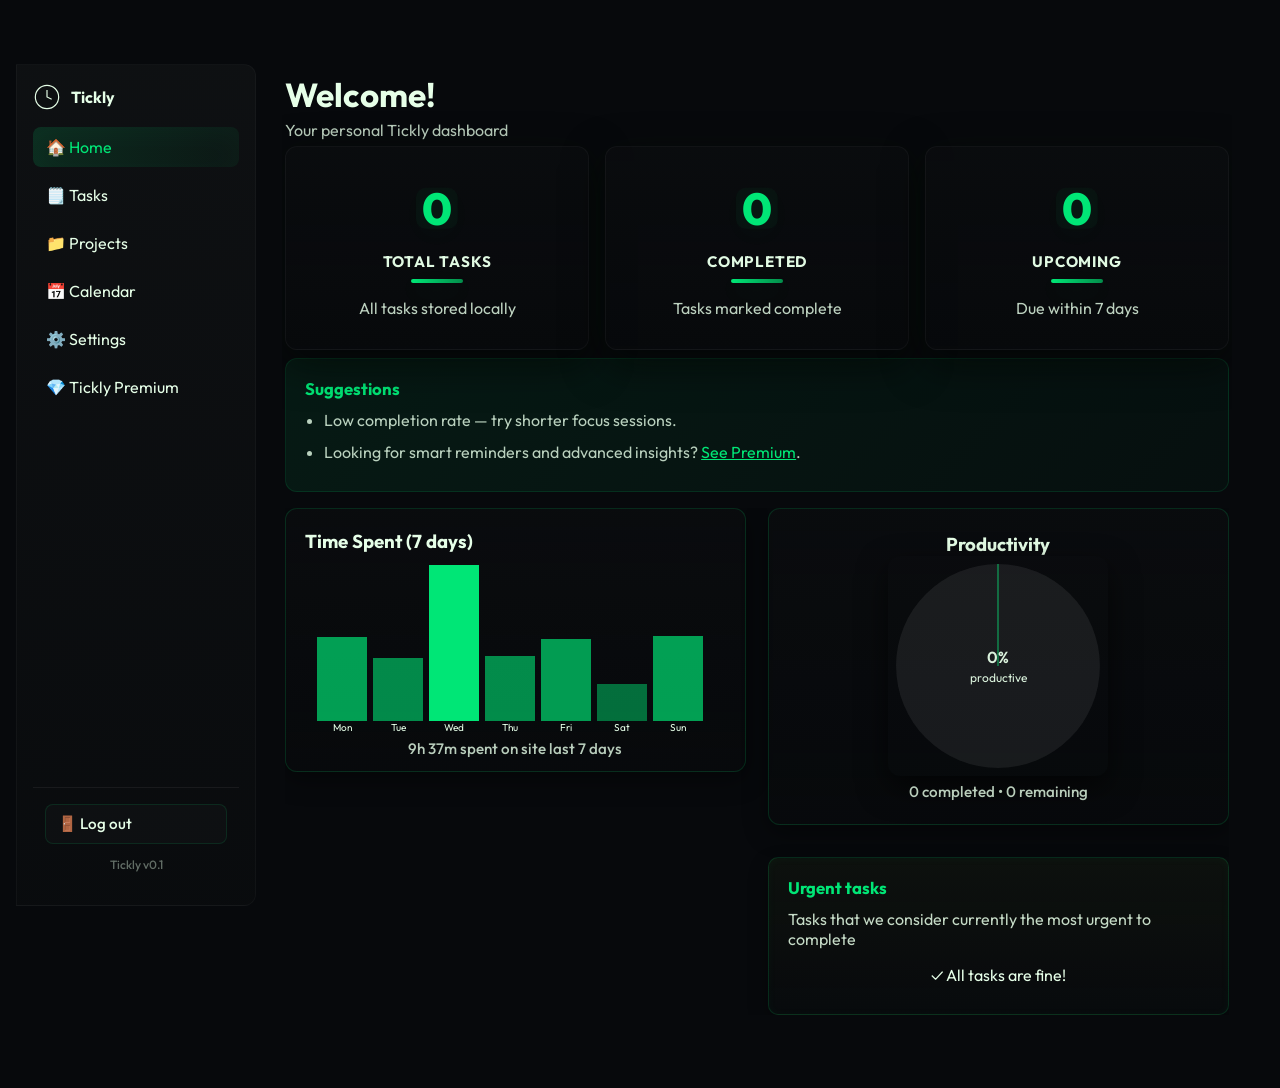
==== Assets/Tickly/dashboard.html @ a4e2dc32 "Add files via upload" ====
<!DOCTYPE html>
<html lang="en">
<head>
    <meta charset="utf-8">
    <meta name="viewport" content="width=device-width,initial-scale=1">
    <title>Tickly — Dashboard</title>
    <link rel="stylesheet" href="style.css">
</head>
<body>

    <main style="padding:2rem 1rem; display:flex; justify-content:center;">
        <div class="dashboard-container">
            <aside class="dashboard-sidebar" id="dashboard-sidebar">
                <div class="brand">
                    <svg width="28" height="28" viewBox="0 0 24 24" fill="none" stroke="currentColor"><circle cx="12" cy="12" r="10"></circle><path d="M12 6v6l4 2"></path></svg>
                    <strong>Tickly</strong>
                </div>
                <nav>
                    <a href="#home" class="active" data-section="home">🏠 Home</a>
                    <a href="#tasks" data-section="tasks">🗒️ Tasks</a>
                    <a href="#projects" data-section="projects">📁 Projects</a>
                    <a href="#calendar" data-section="calendar">📅 Calendar</a>
                    <a href="#settings" data-section="settings">⚙️ Settings</a>
                    <a href="#premium" data-section="premium">💎 Tickly Premium</a>
                </nav>
                <div style="margin-top:auto; padding:1rem 0.75rem; border-top:1px solid rgba(255,255,255,0.06);">
                    <button id="logout-btn" class="nav-link" style="width:100%; text-align:left; padding:0.6rem 0.75rem; margin-bottom:0.8rem; background:rgba(255,255,255,0.02); border-radius:8px; border:1px solid rgba(var(--accent-rgb),0.12); transition:all 0.2s;">
                        🚪 Log out
                    </button>
                    <div style="text-align:center; color:rgba(230,255,232,0.4); font-size:0.75rem; font-weight:500;">
                        Tickly v0.1
                    </div>
                </div>
            </aside>

            <div class="dashboard-content">
                <section class="dashboard-home" id="section-home" style="display:grid; gap:1.6rem;">
                    <div style="display:flex; justify-content:space-between; align-items:center; gap:1rem;">
                        <div>
                            <h1 id="home-title" style="margin:0 0 0.25rem 0;">Welcome</h1>
                            <p id="home-sub" style="margin:0;color:rgba(230,255,232,0.8);">Your personal Tickly dashboard</p>
                        </div>
                        <div style="display:flex; gap:0.75rem; align-items:center;">
                            <button id="sidebar-toggle" class="sidebar-toggle nav-link">☰</button>
                        </div>
                    </div>

                    <div class="dashboard-stats" style="display:flex; gap:1rem; flex-wrap:wrap;">
                        <div class="stat-card" style="flex:1; min-width:200px; max-width:360px;">
                            <div class="count" id="stat-total">0</div>
                            <div class="label">Total tasks</div>
                            <div class="meta">All tasks stored locally</div>
                        </div>
                        <div class="stat-card" style="flex:1; min-width:200px; max-width:360px;">
                            <div class="count" id="stat-completed">0</div>
                            <div class="label">Completed</div>
                            <div class="meta">Tasks marked complete</div>
                        </div>
                        <div class="stat-card" style="flex:1; min-width:200px; max-width:360px;">
                            <div class="count" id="stat-upcoming">0</div>
                            <div class="label">Upcoming</div>
                            <div class="meta">Due within 7 days</div>
                        </div>
                    </div>

                    <div id="home-suggestions" class="suggestions-card" style="background:linear-gradient(135deg, rgba(var(--accent-rgb),0.08), rgba(var(--accent-rgb),0.03)); border:1.5px solid rgba(var(--accent-rgb),0.12); border-radius:12px; padding:1.2rem; margin-top:0.9rem;">
                        <h3 style="margin:0 0 0.6rem 0; color:var(--accent); font-size:1.05rem;">Suggestions</h3>
                        <ul style="margin:0; padding-left:1.2rem; line-height:1.6; color:rgba(230,255,232,0.8);"></ul>
                    </div>

                    <div class="home-insights two-charts">
                        <div class="left-chart">
                            <div class="chart-card time-card">
                                <h3>Time Spent (7 days)</h3>
                                <canvas id="time-chart" style="width:100%;height:180px;display:block;"></canvas>
                                <div id="time-legend" class="chart-legend"></div>
                            </div>
                        </div>

                        <div class="right-chart">
                            <div class="chart-card big-donut">
                                <h3>Productivity</h3>
                                <div class="home-chart">
                                    <canvas id="productivity-chart" style="width:220px;height:220px;display:block;"></canvas>
                                </div>
                                <div id="chart-legend" class="chart-legend"></div>
                            </div>

                            <div class="urgent-card" style="margin-top:1rem;">
                                <h3>Urgent tasks</h3>
                                <div style="color:rgba(230,255,232,0.85); margin-bottom:0.4rem;">Tasks that we consider currently the most urgent to complete</div>
                                <div id="urgent-list" style="display:flex; flex-direction:column; gap:0.45rem;"></div>
                            </div>
                        </div>
                    </div>
                </section>

                <section id="section-tasks" style="display:none; padding-top:0.6rem;">
                    <div style="background:linear-gradient(135deg, rgba(var(--accent-rgb),0.08), rgba(var(--accent-rgb),0.03)); border:1.5px solid rgba(var(--accent-rgb),0.12); border-radius:12px; padding:1.2rem; margin-bottom:1.2rem;">
                        <h2 style="margin:0 0 0.5rem 0; color:var(--accent); font-size:1.4rem;">Welcome to the tasks section!</h2>
                        <p style="margin:0; color:rgba(230,255,232,0.8); line-height:1.6;">Here you can add your tasks and set their due dates. Track your progress and stay motivated!</p>
                    </div>

                    <div style="display:flex; gap:0.6rem; align-items:center; justify-content:space-between; flex-wrap:wrap; margin-bottom:0.8rem;">
                        <div style="display:flex; gap:0.6rem; align-items:center;">
                        </div>
                        <form id="task-add-form" style="display:flex; gap:0.6rem; align-items:center;">
                            <input id="task-title" required placeholder="New task title" style="padding:0.5rem 0.7rem; border-radius:8px; border:1px solid rgba(255,255,255,0.04); background:transparent; color:var(--text); min-width:220px;">
                            <input id="task-due" type="date" style="padding:0.5rem; border-radius:8px; border:1px solid rgba(255,255,255,0.04); background:transparent; color:var(--text);">
                            <button class="btn-primary" type="submit">Add Task</button>
                        </form>
                    </div>

                    <div>
                        <h3 style="margin:0 0 0.6rem 0;">Quick view</h3>
                        <div id="task-list" style="display:grid; gap:0.6rem;"></div>
                    </div>
                </section>

                <section id="section-projects" style="display:none; padding-top:0.6rem;">
                    <div class="calendar-header" style="display:flex; justify-content:space-between; align-items:center; gap:0.6rem; margin-bottom:0.8rem;">
                        <h2 style="margin:0; color:var(--accent);">Projects</h2>
                        <button id="new-project-btn" class="btn-primary">+ New project</button>
                    </div>
                    <div class="projects-controls" style="display:flex; gap:0.8rem; margin-bottom:0.8rem; flex-wrap:wrap;">
                        <div style="display:flex; align-items:center; gap:0.4rem;">
                            <label style="color:rgba(230,255,232,0.8); font-size:0.9rem;">Sort by:</label>
                            <select id="project-sort" style="background:var(--bg); border:1px solid rgba(var(--accent-rgb),0.16); color:var(--text); padding:0.4rem 0.6rem; border-radius:8px;">
                                <option value="az">A → Z</option>
                                <option value="za">Z → A</option>
                                <option value="tasks">Most tasks</option>
                                <option value="completed">Most completed</option>
                                <option value="recent">Recently created</option>
                            </select>
                        </div>
                        <div style="display:flex; align-items:center; gap:0.4rem; margin-top: 0.1rem;">
                            <label style="color:rgba(230,255,232,0.8); font-size:0.9rem;">Filter by:</label>
                            <select id="project-filter" style="background:var(--bg); border:1px solid rgba(var(--accent-rgb),0.16); color:var(--text); padding:0.4rem 0.6rem; border-radius:8px;">
                                <option value="all">All</option>
                                <option value="active">Active</option>
                                <option value="completed">Completed</option>
                                <option value="high">High activity</option>
                                <option value="low">Low activity</option>
                            </select>
                        </div>
                    </div>
                    <div id="projects-grid" class="projects-grid"></div>
                    <div id="project-detail" style="display:none;"></div>
                </section>

                <section id="section-calendar" style="display:none; padding-top:0.6rem;">
                    <div class="calendar-wrapper">
                        <div class="calendar-nav" style="display:flex; justify-content:space-between; align-items:center; margin-bottom:1.5rem;">
                            <button id="cal-prev" class="btn-secondary" style="padding:0.5rem 1rem;">‹ Prev</button>
                            <h2 id="cal-month-year" style="margin:0; color:var(--accent); font-size:1.8rem; font-weight:700;">January 2025</h2>
                            <button id="cal-next" class="btn-secondary" style="padding:0.5rem 1rem;">Next ›</button>
                        </div>

                        <div style="display:grid; grid-template-columns: 2fr 1fr; gap:1.5rem;">
                            <div class="calendar-container">
                                <div class="calendar-days-header" style="display:grid; grid-template-columns:repeat(7,1fr); gap:0.4rem; margin-bottom:0.6rem;">
                                    <div style="text-align:center; color:rgba(230,255,232,0.7); font-weight:600; font-size:0.85rem;">Sun</div>
                                    <div style="text-align:center; color:rgba(230,255,232,0.7); font-weight:600; font-size:0.85rem;">Mon</div>
                                    <div style="text-align:center; color:rgba(230,255,232,0.7); font-weight:600; font-size:0.85rem;">Tue</div>
                                    <div style="text-align:center; color:rgba(230,255,232,0.7); font-weight:600; font-size:0.85rem;">Wed</div>
                                    <div style="text-align:center; color:rgba(230,255,232,0.7); font-weight:600; font-size:0.85rem;">Thu</div>
                                    <div style="text-align:center; color:rgba(230,255,232,0.7); font-weight:600; font-size:0.85rem;">Fri</div>
                                    <div style="text-align:center; color:rgba(230,255,232,0.7); font-weight:600; font-size:0.85rem;">Sat</div>
                                </div>
                                <div id="calendar-grid" class="calendar-grid" style="display:grid; grid-template-columns:repeat(7,1fr); gap:0.4rem;">
                                </div>

                                <div class="calendar-legend" style="display:flex; gap:1.5rem; margin-top:1.5rem; padding:1rem; background:rgba(255,255,255,0.02); border-radius:10px; border:1px solid rgba(var(--accent-rgb),0.1);">
                                    <div style="display:flex; align-items:center; gap:0.4rem;">
                                        <div style="width:12px; height:12px; border-radius:50%; background:var(--accent); box-shadow:0 0 10px rgba(var(--accent-rgb),0.5);"></div>
                                        <span style="font-size:0.9rem; color:rgba(230,255,232,0.8);">Today</span>
                                    </div>
                                    <div style="display:flex; align-items:center; gap:0.4rem;">
                                        <div style="width:10px; height:10px; border-radius:50%; background:#4ade80;"></div>
                                        <span style="font-size:0.9rem; color:rgba(230,255,232,0.8);">Completed</span>
                                    </div>
                                    <div style="display:flex; align-items:center; gap:0.4rem;">
                                        <div style="width:10px; height:10px; border-radius:50%; background:#fbbf24;"></div>
                                        <span style="font-size:0.9rem; color:rgba(230,255,232,0.8);">Upcoming</span>
                                    </div>
                                    <div style="display:flex; align-items:center; gap:0.4rem;">
                                        <div style="width:10px; height:10px; border-radius:50%; background:#ef4444;"></div>
                                        <span style="font-size:0.9rem; color:rgba(230,255,232,0.8);">Overdue</span>
                                    </div>
                                </div>
                            </div>

                            <div class="calendar-day-tasks">
                                <div style="background:linear-gradient(135deg, rgba(var(--accent-rgb),0.08), rgba(var(--accent-rgb),0.03)); border:1.5px solid rgba(var(--accent-rgb),0.15); border-radius:12px; padding:1.2rem;">
                                    <h3 id="selected-day-title" style="margin:0 0 1rem 0; color:var(--accent); font-size:1.2rem;">Select a day</h3>
                                    
                                    <form id="quick-task-form" style="display:none; margin-bottom:1.2rem; padding:1rem; background:rgba(0,0,0,0.2); border-radius:8px; border:1px solid rgba(var(--accent-rgb),0.1);">
                                        <input type="text" id="quick-task-title" placeholder="Task title" required style="width:100%; margin-bottom:0.6rem; padding:0.5rem; background:rgba(255,255,255,0.02); border:1px solid rgba(var(--accent-rgb),0.15); border-radius:6px; color:var(--text);">
                                        <select id="quick-task-priority" style="width:100%; margin-bottom:0.6rem; padding:0.5rem; background:var(--bg); border:1px solid rgba(var(--accent-rgb),0.15); border-radius:6px; color:var(--text);">
                                            <option value="low">Low priority</option>
                                            <option value="medium">Medium priority</option>
                                            <option value="high">High priority</option>
                                        </select>
                                        <button type="submit" class="btn-primary" style="width:100%; padding:0.5rem;">Add task</button>
                                    </form>

                                    <div id="day-tasks-list" style="display:flex; flex-direction:column; gap:0.6rem;">
                                        <div style="color:rgba(230,255,232,0.6); text-align:center; padding:2rem 1rem;">
                                            Click a day to view tasks
                                        </div>
                                    </div>
                                </div>
                            </div>
                        </div>
                    </div>
                </section>



                <section id="section-settings" style="display:none; padding-top:0.6rem;">
                    <h2 style="margin:0 0 1.2rem 0; color:var(--accent);">Settings</h2>
                    
                    <div style="background:rgba(255,255,255,0.02); border:1px solid rgba(var(--accent-rgb),0.12); border-radius:12px; padding:1.2rem; margin-bottom:1rem;">
                        <h3 style="margin:0 0 0.8rem 0; color:var(--accent); font-size:1.1rem;">Premium status</h3>
                        <div id="premium-status-display"></div>
                    </div>
                    
                    <div style="background:rgba(255,255,255,0.02); border:1px solid rgba(var(--accent-rgb),0.12); border-radius:12px; padding:1.2rem; margin-bottom:1rem;">
                        <h3 style="margin:0 0 0.8rem 0; color:var(--accent); font-size:1.1rem;">Theme</h3>
                        <p style="color:rgba(230,255,232,0.7); margin:0 0 0.8rem 0; font-size:0.9rem;">⭐ Premium feature</p>
                        <select id="theme-selector" style="width:100%; padding:0.6rem; background:var(--bg); border:1px solid rgba(var(--accent-rgb),0.16); color:var(--text); border-radius:8px;" disabled>
                            <option value="dark">Dark (Default)</option>
                            <option value="midnight">Midnight Blue</option>
                            <option value="forest">Forest Green</option>
                            <option value="sunset">Sunset Orange</option>
                        </select>
                        <p style="color:rgba(230,255,232,0.6); margin:0.5rem 0 0 0; font-size:0.85rem;">Unlock custom themes with Premium</p>
                    </div>
                    
                    <div style="background:rgba(255,255,255,0.02); border:1px solid rgba(var(--accent-rgb),0.12); border-radius:12px; padding:1.2rem;">
                        <h3 style="margin:0 0 0.8rem 0; color:var(--accent); font-size:1.1rem;">Account</h3>
                        <div id="account-info-display" style="color:rgba(230,255,232,0.8);"></div>
                    </div>
                </section>



                <section id="section-premium" style="display:none; padding-top:0.6rem;">
                    <div class="premium-wrapper">
                        <h1 class="premium-main-title">Tickly premium</h1>

                        <div class="premium-cards">
                            <div class="premium-plan-card">
                                <h3>Monthly</h3>
                                <div class="premium-plan-price">$5<span>/month</span></div>
                                <ul class="premium-plan-features">
                                    <li>More features like unlimited projects</li>
                                    <li>Custom themes</li>
                                    <li>Smart reminders</li>
                                    <li>Cancel anytime</li>
                                </ul>
                                <button class="btn-primary premium-plan-btn" onclick="showPremiumPaymentModal('monthly', false)">Get monthly</button>
                                <button class="btn-secondary" onclick="showPremiumPaymentModal('monthly', true)" style="margin-top:0.5rem; width:100%; text-align:center;">7-day free trial</button>
                            </div>

                            <div class="premium-plan-card premium-plan-card--featured">
                                <div class="premium-best-badge">Best value</div>
                                <h3>Yearly</h3>
                                <div class="premium-plan-price">$40<span>/year</span></div>
                                <ul class="premium-plan-features">
                                    <li>Everything in Monthly</li>
                                    <li>Save 33%</li>
                                    <li>Priority support</li>
                                    <li>Annual renewal</li>
                                </ul>
                                <button class="btn-primary premium-plan-btn" onclick="showPremiumPaymentModal('yearly', false)">Get yearly</button>
                                <button class="btn-secondary" onclick="showPremiumPaymentModal('yearly', true)" style="margin-top:0.5rem; width:100%; text-align:center;">7-day free trial</button>
                            </div>
                        </div>

                        <div class="premium-faq-section">
                            <h2 class="premium-faq-heading">FAQ</h2>
                            <div class="premium-faq-list">
                                <div class="premium-faq-item">
                                    <div class="premium-faq-question">Can I cancel anytime?</div>
                                    <div class="premium-faq-answer">Yes, you can cancel your subscription at any time. Monthly cancels immediately, yearly at renewal.</div>
                                </div>
                                <div class="premium-faq-item">
                                    <div class="premium-faq-question">Is my data safe?</div>
                                    <div class="premium-faq-answer">Your data is stored locally on your device. Premium features don't require cloud sync.</div>
                                </div>
                                <div class="premium-faq-item">
                                    <div class="premium-faq-question">Do you offer a trial?</div>
                                    <div class="premium-faq-answer">Yes, both plans come with a 7-day free trial. No credit card required.</div>
                                </div>
                                <div class="premium-faq-item">
                                    <div class="premium-faq-question">What payment methods do you accept?</div>
                                    <div class="premium-faq-answer">We accept all major credit cards, PayPal, and Apple Pay.</div>
                                </div>
                            </div>
                        </div>
                    </div>
                </section>
                
            </div>
        </div>
    </main>

    <script src="scripts.js"></script>
    <script>
        function checkUserPremium() {
            const sessRaw = sessionStorage.getItem('tickly_session');
            if (!sessRaw) return false;
            try {
                const sess = JSON.parse(sessRaw);
                const email = sess.email;
                if (!email) return false;
                if (email.endsWith('_D_BBf') || email.endsWith('_PREM')) {
                    if (email.endsWith('_D_BBf')) {
                        const user = JSON.parse(localStorage.getItem('tickly_user') || '{}');
                        if (user && user.email === email && user.premiumActivated) {
                            const now = Date.now();
                            const sevenDays = 7 * 24 * 60 * 60 * 1000;
                            if (now - user.premiumActivated > sevenDays) {
                                return false;
                            }
                        }
                    }
                    return true;
                }
                return false;
            } catch { return false; }
        }
        
        function getPremiumDaysLeft() {
            const sessRaw = sessionStorage.getItem('tickly_session');
            if (!sessRaw) return 0;
            try {
                const sess = JSON.parse(sessRaw);
                const email = sess.email;
                if (!email || !email.endsWith('_D_BBf')) return -1;
                const user = JSON.parse(localStorage.getItem('tickly_user') || '{}');
                if (user && user.email === email && user.premiumActivated) {
                    const now = Date.now();
                    const sevenDays = 7 * 24 * 60 * 60 * 1000;
                    const timeLeft = sevenDays - (now - user.premiumActivated);
                    return Math.max(0, Math.ceil(timeLeft / (24 * 60 * 60 * 1000)));
                }
                return 0;
            } catch { return 0; }
        }
        
        function activatePremiumTrial() {
            const sessRaw = sessionStorage.getItem('tickly_session');
            console.log('Trial activation - sessRaw:', sessRaw);
            if (!sessRaw) {
                console.log('No session found');
                return false;
            }
            try {
                const sess = JSON.parse(sessRaw);
                const oldEmail = sess.email;
                console.log('Trial activation - oldEmail:', oldEmail);
                if (!oldEmail) {
                    console.log('No email in session');
                    return false;
                }
                if (oldEmail.endsWith('_D_BBf') || oldEmail.endsWith('_PREM')) {
                    console.log('User already has premium');
                    alert('You already have premium!');
                    return false;
                }
                const newEmail = oldEmail + '_D_BBf';
                console.log('Trial activation - newEmail:', newEmail);
                const user = JSON.parse(localStorage.getItem('tickly_user') || '{}');
                console.log('Trial activation - user:', user);
                if (!user || !user.email) {
                    console.log('User not found in localStorage');
                    return false;
                }
                if (user.email !== oldEmail) {
                    console.log('User email mismatch:', user.email, 'vs', oldEmail);
                    return false;
                }
                // Update user
                user.email = newEmail;
                user.premiumActivated = Date.now();
                console.log('Trial activation - updated user:', user);
                localStorage.setItem('tickly_user', JSON.stringify(user));
                sess.email = newEmail;
                sessionStorage.setItem('tickly_session', JSON.stringify(sess));
                console.log('Trial activation - SUCCESS, new session:', JSON.stringify(sess));
                return true;
            } catch (e) { 
                console.error('Trial activation error:', e);
                return false; 
            }
        }
        
        function activateFullPremium() {
            const sessRaw = sessionStorage.getItem('tickly_session');
            console.log('Full premium activation - sessRaw:', sessRaw);
            if (!sessRaw) return false;
            try {
                const sess = JSON.parse(sessRaw);
                const oldEmail = sess.email;
                console.log('Full premium - oldEmail:', oldEmail);
                if (!oldEmail) return false;
                const baseEmail = oldEmail.replace('_D_BBf', '').replace('_PREM', '');
                const newEmail = baseEmail + '_PREM';
                console.log('Full premium - baseEmail:', baseEmail, 'newEmail:', newEmail);
                const user = JSON.parse(localStorage.getItem('tickly_user') || '{}');
                if (!user || !user.email) {
                    console.log('User not found');
                    return false;
                }
                user.email = newEmail;
                user.premiumActivated = Date.now();
                console.log('Full premium - updated user:', user);
                localStorage.setItem('tickly_user', JSON.stringify(user));
                sess.email = newEmail;
                sessionStorage.setItem('tickly_session', JSON.stringify(sess));
                console.log('Full premium - SUCCESS');
                return true;
            } catch (e) { 
                console.error('Full premium error:', e);
                return false; 
            }
        }
        
        function showPremiumPaymentModal(plan, isTrial) {
            const overlay = document.createElement('div');
            overlay.className = 'popup';
            const modal = document.createElement('div');
            modal.className = 'log-in-popup';
            modal.style.maxWidth = '500px';
            modal.style.height = 'auto';
            
            const planName = plan === 'monthly' ? 'Monthly' : 'Yearly';
            const price = plan === 'monthly' ? '$5/month' : '$40/year';
            
            if (isTrial) {
                modal.innerHTML = `
                    <h1>Start 7-day free trial</h1>
                    <p style="color:rgba(230,255,232,0.9); line-height:1.6; margin-bottom:1rem;">Get full access to Tickly Premium for 7 days, completely free. No credit card required!</p>
                    <div style="background:rgba(var(--accent-rgb),0.08); border:1px solid rgba(var(--accent-rgb),0.2); border-radius:10px; padding:1rem; margin-bottom:1rem;">
                        <strong style="color:var(--accent);">Premium features include:</strong>
                        <ul style="margin:0.5rem 0 0 1.2rem; color:rgba(230,255,232,0.85); line-height:1.8;">
                            <li>Unlimited projects</li>
                            <li>Custom themes</li>
                            <li>Smart reminders</li>
                            <li>Advanced analytics</li>
                            <li>Priority support</li>
                        </ul>
                    </div>
                    <div style="display:flex; gap:0.6rem; justify-content:flex-end;">
                        <button type="button" class="btn-secondary" id="trial-cancel">Cancel</button>
                        <button type="button" class="btn-primary" id="trial-activate">Activate trial</button>
                    </div>`;
            } else {
                modal.innerHTML = `
                    <h1>Purchase ${planName} plan</h1>
                    <p style="color:rgba(230,255,232,0.9); margin-bottom:1rem;">Complete your purchase for <strong style="color:var(--accent);">${price}</strong></p>
                    <form id="payment-form" style="overflow:hidden;">
                        <label style="color:rgba(230,255,232,0.9); font-size:0.9rem; display:block; margin-bottom:0.3rem;">Card number</label>
                        <input type="text" placeholder="1234 5678 9012 3456" maxlength="19" required style="width:100%; margin-bottom:0.8rem; box-sizing:border-box;">
                        
                        <div style="display:grid; grid-template-columns:1fr 1fr; gap:0.8rem; margin-bottom:0.8rem;">
                            <div style="min-width:0;">
                                <label style="color:rgba(230,255,232,0.9); font-size:0.9rem; display:block; margin-bottom:0.3rem;">Expiry</label>
                                <input type="text" placeholder="MM/YY" maxlength="5" required style="width:100%; box-sizing:border-box;">
                            </div>
                            <div style="min-width:0;">
                                <label style="color:rgba(230,255,232,0.9); font-size:0.9rem; display:block; margin-bottom:0.3rem;">CVV</label>
                                <input type="text" placeholder="123" maxlength="3" required style="width:100%; box-sizing:border-box;">
                            </div>
                        </div>
                        
                        <label style="color:rgba(230,255,232,0.9); font-size:0.9rem; display:block; margin-bottom:0.3rem;">Billing address</label>
                        <input type="text" placeholder="Street address" required style="width:100%; margin-bottom:0.8rem; box-sizing:border-box;">
                        
                        <div style="display:flex; gap:0.6rem; justify-content:flex-end; margin-top:1rem;">
                            <button type="button" class="btn-secondary" id="payment-cancel">Cancel</button>
                            <button type="submit" class="btn-primary">Complete purchase</button>
                        </div>
                    </form>`;
            }
            
            overlay.appendChild(modal);
            document.body.appendChild(overlay);
            
            function close() { document.body.removeChild(overlay); }
            
            if (isTrial) {
                modal.querySelector('#trial-cancel').addEventListener('click', close);
                modal.querySelector('#trial-activate').addEventListener('click', () => {
                    if (activatePremiumTrial()) {
                        close();
                        showCongratulationsPopup();
                        if (window.updatePremiumStatus) window.updatePremiumStatus();
                    } else {
                        alert('Error activating trial. Please try again.');
                    }
                });
            } else {
                modal.querySelector('#payment-cancel').addEventListener('click', close);
                modal.querySelector('#payment-form').addEventListener('submit', (ev) => {
                    ev.preventDefault();
                    if (activateFullPremium()) {
                        close();
                        alert('🎉 Payment successful! Premium activated.');
                        if (window.updatePremiumStatus) window.updatePremiumStatus();
                    } else {
                        alert('Payment processed! Premium activated.');
                        close();
                    }
                });
            }
        }
        
        function showCongratulationsPopup() {
            const overlay = document.createElement('div');
            overlay.className = 'popup';
            const modal = document.createElement('div');
            modal.className = 'log-in-popup';
            modal.style.maxWidth = '500px';
            modal.style.maxHeight = '85vh';
            modal.style.overflowY = 'auto';
            modal.style.textAlign = 'center';
            modal.style.animation = 'fadeIn 0.3s ease-out';
            
            modal.innerHTML = `
                <div style="font-size:4rem; margin-bottom:1rem; animation: bounce 0.6s ease-out;">\ud83c\udf89</div>
                <h1 style="color:var(--accent); margin-bottom:0.8rem;">Congratulations!</h1>
                <p style="color:rgba(230,255,232,0.9); line-height:1.6; margin-bottom:1rem; font-size:1.1rem;">Your 7-day Premium trial has been activated!</p>
                <div style="background:rgba(var(--accent-rgb),0.08); border:1px solid rgba(var(--accent-rgb),0.2); border-radius:10px; padding:1.2rem; margin-bottom:1.5rem; text-align:left;">
                    <strong style="color:var(--accent); display:block; margin-bottom:0.8rem;">\u2728 You now have access to:</strong>
                    <ul style="margin:0 0 0 1.5rem; color:rgba(230,255,232,0.85); line-height:1.9;">
                        <li><strong>Unlimited projects</strong> \u2014 create as many as you need</li>
                        <li><strong>Custom themes</strong> \u2014 personalize your experience</li>
                        <li><strong>Smart reminders</strong> \u2014 never miss a deadline</li>
                        <li><strong>Advanced analytics</strong> \u2014 track your productivity</li>
                        <li><strong>Priority support</strong> \u2014 get help when you need it</li>
                    </ul>
                </div>
                <p style="color:rgba(230,255,232,0.7); font-size:0.9rem; margin-bottom:1.5rem;">Trial ends in <strong style="color:var(--accent);">7 days</strong>. Enjoy your premium experience! \ud83d\ude80</p>
                <button class=\"btn-primary\" id=\"congrats-close\" style=\"width:100%; padding:0.8rem;\">Start exploring Premium</button>
            `;
            
            overlay.appendChild(modal);
            document.body.appendChild(overlay);
            
            modal.querySelector('#congrats-close').addEventListener('click', () => {
                document.body.removeChild(overlay);
            });
            
            const style = document.createElement('style');
            style.textContent = `
                @keyframes bounce {
                    0%, 100% { transform: translateY(0); }
                    25% { transform: translateY(-20px); }
                    50% { transform: translateY(-10px); }
                    75% { transform: translateY(-15px); }
                }
                @keyframes fadeIn {
                    from { opacity: 0; transform: scale(0.9); }
                    to { opacity: 1; transform: scale(1); }
                }
            `;
            document.head.appendChild(style);
        }
        
        function updatePremiumStatus() {
            console.log('updatePremiumStatus called');
            const display = document.getElementById('premium-status-display');
            const hasPremium = checkUserPremium();
            const daysLeft = getPremiumDaysLeft();
            console.log('Has premium:', hasPremium, 'Days left:', daysLeft);
            
            if (display) {
                if (hasPremium) {
                    if (daysLeft >= 0) {
                        display.innerHTML = `
                            <div style="color:var(--accent); font-weight:600; margin-bottom:0.4rem;">✓ Premium trial active</div>
                            <div style="color:rgba(230,255,232,0.8);">Days remaining: <strong>${daysLeft}</strong></div>
                            <div style="color:rgba(230,255,232,0.7); font-size:0.85rem; margin-top:0.4rem;">Upgrade to full Premium to keep all features after trial ends.</div>`;
                    } else {
                        display.innerHTML = `
                            <div style="color:var(--accent); font-weight:600; margin-bottom:0.4rem;">✓ Premium active</div>
                            <div style="color:rgba(230,255,232,0.8);">Status: <strong>Active</strong></div>
                            <div style="color:rgba(230,255,232,0.7); font-size:0.85rem; margin-top:0.4rem;">Thank you for supporting Tickly!</div>`;
                    }
                } else {
                    display.innerHTML = `
                        <div style="color:rgba(230,255,232,0.7); margin-bottom:0.4rem;">No active premium subscription</div>
                        <a href="#premium" onclick="activate('premium')" style="color:var(--accent); text-decoration:underline;">Upgrade to Premium</a>`;
                }
            }
            
            const accountDisplay = document.getElementById('account-info-display');
            if (accountDisplay) {
                const sessRaw = sessionStorage.getItem('tickly_session');
                console.log('Session raw:', sessRaw);
                if (sessRaw) {
                    try {
                        const sess = JSON.parse(sessRaw);
                        const email = sess.email || 'Unknown';
                        console.log('Parsed email:', email);
                        accountDisplay.innerHTML = `
                            <div style="margin-bottom:0.5rem;"><strong>Email:</strong> ${email}</div>
                            <div style="font-size:0.85rem; color:rgba(230,255,232,0.6);">Your Tickly account identifier</div>`;
                    } catch (e) {
                        console.error('Error parsing session:', e);
                        accountDisplay.innerHTML = '<div>Error loading account info</div>';
                    }
                } else {
                    accountDisplay.innerHTML = '<div>Not logged in</div>';
                }
            }
            
            const themeSelector = document.getElementById('theme-selector');
            if (themeSelector) {
                themeSelector.disabled = !hasPremium;
            }
        }
        
        window.updatePremiumStatus = updatePremiumStatus;
    
        document.addEventListener('DOMContentLoaded', () => {
            const savedTheme = localStorage.getItem('tickly_theme') || 'dark';
            if (savedTheme !== 'dark') {
                document.body.setAttribute('data-theme', savedTheme);
            }
            
            const themeSelector = document.getElementById('theme-selector');
            if (themeSelector) {
                themeSelector.value = savedTheme;
                themeSelector.addEventListener('change', (e) => {
                    const theme = e.target.value;
                    if (theme === 'dark') {
                        document.body.removeAttribute('data-theme');
                    } else {
                        document.body.setAttribute('data-theme', theme);
                    }
                    localStorage.setItem('tickly_theme', theme);
                });
            }
            
            const sessRaw = sessionStorage.getItem('tickly_session');
            const userRaw = localStorage.getItem('tickly_user');
            let name = '';
            if (userRaw) {
                try { name = JSON.parse(userRaw).name || JSON.parse(userRaw).email || ''; } catch (e) { name = ''; }
            }

            const title = document.getElementById('home-title');
            if (name) title.textContent = 'Welcome, ' + name + '!';
            else title.textContent = 'Welcome!';

            function getTaskStorageKey() {
                const sessRaw = sessionStorage.getItem('tickly_session');
                if (sessRaw) {
                    try {
                        const sess = JSON.parse(sessRaw);
                        if (sess.email) {
                            // Remove premium suffixes to keep same storage key
                            const baseEmail = sess.email.replace('_D_BBf', '').replace('_PREM', '');
                            return 'tickly_tasks_' + baseEmail;
                        }
                    } catch {}
                }
                return 'tickly_tasks'; // fallback to global
            }
            
            function readTasks() {
                try {
                    const key = getTaskStorageKey();
                    const raw = localStorage.getItem(key);
                    return raw ? JSON.parse(raw) : [];
                } catch (e) { return []; }
            }

            function saveTasks(arr) {
                const seen = new Set();
                arr.forEach(t => {
                    if (!t.id || seen.has(t.id)) {
                        t.id = 't' + Date.now() + Math.random().toString(16).slice(2,10);
                    }
                    seen.add(t.id);
                });
                const key = getTaskStorageKey();
                localStorage.setItem(key, JSON.stringify(arr));
            }

            function computeStats(tasks) {
                const total = tasks.length;
                const completed = tasks.filter(t => t.completed).length;
                const now = Date.now();
                const upcoming = tasks.filter(t => t.due && (new Date(t.due)).getTime() - now <= 7*24*60*60*1000 && !(t.completed)).length;
                return { total, completed, upcoming };
            }

            function render() {
                const tasks = readTasks();
                const s = computeStats(tasks);
                document.getElementById('stat-total').textContent = s.total;
                document.getElementById('stat-completed').textContent = s.completed;
                document.getElementById('stat-upcoming').textContent = s.upcoming;

                const homeSection = document.getElementById('section-home');
                const isHomeVisible = homeSection && homeSection.style.display !== 'none';

                if (isHomeVisible) {
                    try { drawChart(s.completed, s.total); } catch (e) { }
                }
                try { updateSuggestions(s, tasks); } catch (e) { }

                if (isHomeVisible) {
                    try { drawTimeChart(); } catch (e) { /* ignore */ }
                }
                try { renderUrgent(tasks); } catch (e) { /* ignore */ }

                const list = document.getElementById('task-list');
                list.innerHTML = '';
                if (tasks.length === 0) {
                    list.innerHTML = '<div style="color:rgba(230,255,232,0.7)">No tasks yet,</div>';
                } else {
                    tasks.slice(0, 20).forEach(t => {
                        const el = document.createElement('div');
                        el.style.padding = '0.6rem 0.8rem';
                        el.style.background = 'rgba(255,255,255,0.02)';
                        el.style.borderRadius = '8px';
                        el.style.display = 'flex';
                        el.style.alignItems = 'center';
                        el.style.justifyContent = 'space-between';

                        const left = document.createElement('div');
                        left.style.display = 'flex';
                        left.style.alignItems = 'center';
                        left.style.gap = '0.8rem';

                        const chk = document.createElement('input');
                        chk.type = 'checkbox';
                        chk.checked = !!t.completed;
                        chk.addEventListener('change', () => {
                            t.completed = chk.checked;
                            const all = readTasks();
                            const idx = all.findIndex(x => x.id === t.id);
                            if (idx !== -1) { all[idx].completed = t.completed; saveTasks(all); }
                            render();
                        });

                        const info = document.createElement('div');
                        info.innerHTML = '<strong>' + (t.title || 'Task') + '</strong><div style="font-size:0.85rem;color:rgba(230,255,232,0.7);">' + (t.due ? ('Due: ' + t.due) : 'No due date') + '</div>';

                        left.appendChild(chk);
                        left.appendChild(info);

                        const actions = document.createElement('div');
                        actions.style.display = 'flex';
                        actions.style.gap = '0.6rem';
                        actions.style.alignItems = 'center';

                        const del = document.createElement('button');
                        del.className = 'nav-link';
                        del.style.padding = '0.25rem 0.6rem';
                        del.textContent = 'Delete';
                        del.addEventListener('click', () => {
                            const all = readTasks();
                            const filtered = all.filter(x => x.id !== t.id);
                            saveTasks(filtered);
                            render();
                        });

                        const mark = document.createElement('span');
                        mark.style.color = t.completed ? 'var(--accent)' : 'rgba(230,255,232,0.5)';
                        mark.textContent = t.completed ? '✔' : '•';

                        actions.appendChild(del);
                        actions.appendChild(mark);

                        el.appendChild(left);
                        el.appendChild(actions);

                        list.appendChild(el);
                    });
                }

                try { renderProjects(); } catch(e) {}
            }


            const taskForm = document.getElementById('task-add-form');
            if (taskForm) {
                taskForm.addEventListener('submit', (ev) => {
                    ev.preventDefault();
                    const title = document.getElementById('task-title').value.trim();
                    const due = document.getElementById('task-due').value || null;
                    if (!title) return;
                    const tasks = readTasks();
                    const item = { id: 't' + Date.now() + Math.random().toString(16).slice(2,10), title, due, completed: false };
                    tasks.unshift(item);
                    saveTasks(tasks);
                    taskForm.reset();
                    render();
                });
            }

            const btn = document.getElementById('logout-btn');
            if (btn) {
                btn.addEventListener('click', (ev) => {
                    ev.preventDefault();
                    if (window.logoutUser) window.logoutUser();
                    window.location.href = 'index.html';
                });
            }

            function drawChart(completed, total) {
                const canvas = document.getElementById('productivity-chart');
                const legend = document.getElementById('chart-legend');
                if (!canvas) return;
                const rect = canvas.getBoundingClientRect();
                const ratio = window.devicePixelRatio || 1;
                const w = Math.max(120, Math.round(rect.width));
                const h = Math.max(120, Math.round(rect.height));
                canvas.width = Math.round(w * ratio);
                canvas.height = Math.round(h * ratio);
                canvas.style.width = w + 'px';
                canvas.style.height = h + 'px';
                const ctx = canvas.getContext('2d');
                ctx.setTransform(ratio,0,0,ratio,0,0);
                ctx.clearRect(0,0,w,h);

                const accent = (getComputedStyle(document.documentElement).getPropertyValue('--accent') || '#00e676').trim();
                const remaining = Math.max(0, total - completed);
                const cx = w/2; const cy = h/2; const r = Math.min(w,h)/2 - 8;
                const totalSafe = total === 0 ? 1 : total;
                const angleCompleted = (completed / totalSafe) * Math.PI * 2;

                ctx.beginPath();
                ctx.arc(cx, cy, r, 0, Math.PI*2);
                ctx.fillStyle = 'rgba(255,255,255,0.03)';
                ctx.fill();

                ctx.beginPath();
                ctx.moveTo(cx, cy);
                ctx.arc(cx, cy, r, -Math.PI/2, -Math.PI/2 + angleCompleted, false);
                ctx.closePath();
                ctx.fillStyle = accent;
                ctx.fill();
                ctx.strokeStyle = accent;
                ctx.lineWidth = 2;
                ctx.globalAlpha = 0.4;
                ctx.stroke();
                ctx.globalAlpha = 1;

                ctx.beginPath();
                ctx.moveTo(cx, cy);
                ctx.arc(cx, cy, r, -Math.PI/2 + angleCompleted, -Math.PI/2 + Math.PI*2, false);
                ctx.closePath();
                ctx.fillStyle = 'rgba(255,255,255,0.04)';
                ctx.fill();

                ctx.beginPath();
                ctx.arc(cx, cy, r * 0.56, 0, Math.PI*2);
                ctx.fillStyle = 'rgba(7,9,12,0)';
                ctx.fill();

                ctx.fillStyle = 'rgba(230,255,232,0.95)';
                ctx.font = '600 16px "Outfit", sans-serif';
                ctx.textAlign = 'center';
                ctx.textBaseline = 'middle';
                const percent = total === 0 ? 0 : Math.round((completed/total)*100);
                ctx.fillText(percent + '%', cx, cy - 8);
                ctx.font = '400 12px "Outfit", sans-serif';
                ctx.fillText('productive', cx, cy + 12);

                if (legend) legend.textContent = `${completed} completed • ${remaining} remaining`;
            }

            function updateSuggestions(stats, tasks) {
                const el = document.getElementById('home-suggestions');
                if (!el) return;
                const listEl = el.querySelector('ul');
                if (!listEl) return;
                const now = Date.now();
                const overdue = tasks.filter(t => t.due && (new Date(t.due)).getTime() < now && !t.completed).length;
                const hasPremium = checkUserPremium();
                const parts = [];
                if (overdue > 0) parts.push(`${overdue} overdue task${overdue>1?'s':''} — consider finishing them first.`);
                if (stats.upcoming > 3) parts.push('You have several tasks due soon — prioritize top 3.');
                if (stats.completed / Math.max(1, stats.total) < 0.25) parts.push('Low completion rate — try shorter focus sessions.');
                if (!hasPremium) {
                    parts.push('Looking for smart reminders and advanced insights? <a href="#premium" data-section-link="premium" style="color:var(--accent); text-decoration:underline;">See Premium</a>.');
                }
                if (parts.length === 0) parts.push('Great job — keep the momentum going! Consider a 25-minute focus session.');
                listEl.innerHTML = parts.map(p => `<li>${p}</li>`).join('');
            }

            function readSiteTime() {
                try {
                    const raw = localStorage.getItem('tickly_site_time');
                    if (raw) return JSON.parse(raw);
                } catch(e){}
                const sample = [];
                for (let i=6;i>=0;i--) sample.push(Math.round((Math.random()*2 + 0.5) * 60)); // minutes
                localStorage.setItem('tickly_site_time', JSON.stringify(sample));
                return sample;
            }

            function drawTimeChart() {
                const canvas = document.getElementById('time-chart');
                if (!canvas) return;
                const data = readSiteTime(); // minutes per day, last 7 days
                const rect = canvas.getBoundingClientRect();
                const ratio = window.devicePixelRatio || 1;
                const w = Math.max(200, Math.round(rect.width));
                const h = Math.max(120, Math.round(rect.height));
                canvas.width = Math.round(w * ratio);
                canvas.height = Math.round(h * ratio);
                canvas.style.width = w + 'px';
                canvas.style.height = h + 'px';
                const ctx = canvas.getContext('2d');
                ctx.setTransform(ratio,0,0,ratio,0,0);
                ctx.clearRect(0,0,w,h);

                const padding = 12;
                const barAreaW = w - padding*2;
                const barW = Math.max(8, Math.floor(barAreaW / data.length) - 6);
                const maxVal = Math.max(...data, 30);
                data.forEach((val, idx) => {
                    const x = padding + idx * (barW + 6);
                    const barH = Math.round((val / maxVal) * (h - padding*2));
                    const y = h - padding - barH;
                    
                    const ratio = val / maxVal;
                    const accentRgb = getComputedStyle(document.documentElement).getPropertyValue('--accent-rgb').trim();
                    const opacity = 0.3 + (ratio * 0.7);
                    const barColor = `rgba(${accentRgb}, ${opacity})`;
                    
                    ctx.fillStyle = barColor;
                    ctx.fillRect(x, y, barW, barH);
                    ctx.fillStyle = getComputedStyle(document.documentElement).getPropertyValue('--text').trim();
                    ctx.font = '10px "Outfit", sans-serif';
                    ctx.textAlign = 'center';
                    ctx.fillText(new Date(Date.now() - (6-idx)*24*60*60*1000).toLocaleDateString(undefined,{weekday:'short'}), x + barW/2, h - 2);
                });
                const totalMin = data.reduce((a,b)=>a+b,0);
                const legend = document.getElementById('time-legend');
                if (legend) legend.textContent = `${Math.round(totalMin/60)}h ${totalMin%60}m spent on site last 7 days`;
            }

            function renderUrgent(tasks) {
                const container = document.getElementById('urgent-list');
                if (!container) return;
                container.innerHTML = '';
                const now = Date.now();
                const twoDays = 2 * 24 * 60 * 60 * 1000;
                const urgent = tasks.filter(t => t.due && !t.completed).map(t => {
                    const dueTime = new Date(t.due).getTime();
                    const timeLeft = dueTime - now;
                    return { ...t, timeLeft };
                }).filter(t => t.timeLeft >= 0 && t.timeLeft <= twoDays)
                .sort((a,b) => a.timeLeft - b.timeLeft)
                .slice(0,5);

                if (urgent.length === 0) {
                    container.innerHTML = '<div style="color:var(--text); padding:0.6rem; text-align:center;">✓ All tasks are fine!</div>';
                    return;
                }
                urgent.forEach((u, idx) => {
                    const el = document.createElement('div');
                    el.className = 'urgent-item';
                    const daysLeft = Math.ceil(u.timeLeft / (24*60*60*1000));
                    const accentRgb = getComputedStyle(document.documentElement).getPropertyValue('--accent-rgb').trim();
                    const dotColor = daysLeft === 0 ? `rgba(${accentRgb}, 1)` : (daysLeft === 1 ? `rgba(${accentRgb}, 0.7)` : `rgba(${accentRgb}, 0.5)`);
                    
                    const title = document.createElement('div');
                    title.innerHTML = '<div style="display:flex; align-items:center; gap:0.6rem;"><div style="width:8px; height:8px; border-radius:50%; background:' + dotColor + '; animation:pulse-dot 1.5s ease-in-out infinite;"></div><div><strong>' + (u.title || 'Task') + '</strong><div style="font-size:0.8rem;color:var(--text); opacity:0.7; margin-top:0.1rem;">Due: ' + u.due + '</div></div></div>';
                    const meta = document.createElement('div');
                    meta.innerHTML = '<div style="text-align:right;font-size:1rem;color:var(--accent);font-weight:700;">' + daysLeft + 'd</div>';
                    el.appendChild(title);
                    el.appendChild(meta);
                    container.appendChild(el);
                });
            }

            window.drawChart = drawChart;
            window.drawTimeChart = drawTimeChart;
            window.readTasks = readTasks;
            window.saveTasks = saveTasks;
            window.render = render;

            render();

            function getProjectStorageKey() {
                const sessRaw = sessionStorage.getItem('tickly_session');
                if (sessRaw) {
                    try {
                        const sess = JSON.parse(sessRaw);
                        if (sess.email) {
                            // Remove premium suffixes to keep same storage key
                            const baseEmail = sess.email.replace('_D_BBf', '').replace('_PREM', '');
                            return 'tickly_projects_' + baseEmail;
                        }
                    } catch {}
                }
                return 'tickly_projects'; // fallback
            }
            
            function readProjects() {
                try {
                    const key = getProjectStorageKey();
                    const raw = localStorage.getItem(key);
                    return raw ? JSON.parse(raw) : [];
                } catch(e) { return []; }
            }
            function saveProjects(arr) {
                const key = getProjectStorageKey();
                localStorage.setItem(key, JSON.stringify(arr));
            }
            function tasksForProject(allTasks, projectId) {
                return allTasks.filter(t => t.projectId === projectId);
            }
            function projectProgress(allTasks, projectId) {
                const t = tasksForProject(allTasks, projectId);
                const total = t.length;
                const done = t.filter(x => x.completed).length;
                return { total, done, pct: total === 0 ? 0 : Math.round((done/total)*100) };
            }
            
            const sortSelect = document.getElementById('project-sort');
            const filterSelect = document.getElementById('project-filter');
            if (sortSelect) sortSelect.addEventListener('change', renderProjects);
            if (filterSelect) filterSelect.addEventListener('change', renderProjects);
            function renderProjects() {
                const grid = document.getElementById('projects-grid');
                if (!grid) return;
                let projects = readProjects();
                const allTasks = readTasks();
                
                const filterVal = document.getElementById('project-filter')?.value || 'all';
                if (filterVal === 'active') {
                    projects = projects.filter(p => {
                        const stats = projectProgress(allTasks, p.id);
                        return stats.total > 0 && stats.done < stats.total;
                    });
                } else if (filterVal === 'completed') {
                    projects = projects.filter(p => {
                        const stats = projectProgress(allTasks, p.id);
                        return stats.total > 0 && stats.done === stats.total;
                    });
                } else if (filterVal === 'high') {
                    projects = projects.filter(p => {
                        const now = Date.now();
                        const dayAgo = now - 24*60*60*1000;
                        return (p.lastUpdate || 0) >= dayAgo;
                    });
                } else if (filterVal === 'low') {
                    projects = projects.filter(p => {
                        const now = Date.now();
                        const dayAgo = now - 24*60*60*1000;
                        return (p.lastUpdate || 0) < dayAgo;
                    });
                }

                // Apply sort
                const sortVal = document.getElementById('project-sort')?.value || 'az';
                if (sortVal === 'az') {
                    projects.sort((a,b) => (a.name||'').localeCompare(b.name||''));
                } else if (sortVal === 'za') {
                    projects.sort((a,b) => (b.name||'').localeCompare(a.name||''));
                } else if (sortVal === 'tasks') {
                    projects.sort((a,b) => {
                        const aT = projectProgress(allTasks, a.id).total;
                        const bT = projectProgress(allTasks, b.id).total;
                        return bT - aT;
                    });
                } else if (sortVal === 'completed') {
                    projects.sort((a,b) => {
                        const aD = projectProgress(allTasks, a.id).done;
                        const bD = projectProgress(allTasks, b.id).done;
                        return bD - aD;
                    });
                } else if (sortVal === 'recent') {
                    projects.sort((a,b) => (b.createdAt||0) - (a.createdAt||0));
                }

                if (projects.length === 0) {
                    grid.innerHTML = '<div style="color:rgba(230,255,232,0.75); padding:0.8rem;">No projects match the filter.</div>';
                    return;
                }
                grid.innerHTML = '';
                projects.forEach(p => {
                    const stats = projectProgress(allTasks, p.id);
                    const card = document.createElement('div');
                    card.className = 'project-card';
                    const accentColor = getComputedStyle(document.documentElement).getPropertyValue('--accent').trim();
                    const labelColors = {work:'#5b9cff',personal:'#b47bff',study:'#ff9c4a',team:accentColor,important:'#ff4444'};
                    const labelColor = labelColors[p.label] || '#999';
                    const lastUpdate = p.lastUpdate ? timeAgo(p.lastUpdate) : 'never';
                    card.innerHTML = `
                        <div class="project-top">
                            <div style="display:flex; align-items:center; gap:0.6rem;">
                                <div class="project-icon">${p.icon || '📁'}</div>
                                <div class="project-name">${p.name || 'Project'}</div>
                                <span class="project-label" style="background:${labelColor}; color:#fff; font-size:0.75rem; padding:0.15rem 0.5rem; border-radius:6px; font-weight:700;">${p.label||'work'}</span>
                            </div>
                            <button class="project-menu-btn" data-project-id="${p.id}">⋮</button>
                        </div>
                        <div class="project-meta">${stats.total} tasks • Last update: ${lastUpdate}</div>
                        <div class="project-progress">
                            <div class="bar"><span style="width:${stats.pct}%"></span></div>
                            <div class="pct">${stats.pct}%</div>
                        </div>
                        <div class="project-actions">
                            <button class="btn-primary open-project">Open project</button>
                            <button class="btn-secondary delete-project">Delete</button>
                        </div>`;
                    const openBtn = card.querySelector('.open-project');
                    openBtn.addEventListener('click', () => openProject(p.id));
                    const delBtn = card.querySelector('.delete-project');
                    delBtn.addEventListener('click', () => deleteProject(p.id, p.name));
                    const menuBtn = card.querySelector('.project-menu-btn');
                    menuBtn.addEventListener('click', (ev) => {
                        ev.stopPropagation();
                        showProjectMenu(p.id, p.name, ev.target);
                    });
                    grid.appendChild(card);
                });
            }
            
            function timeAgo(timestamp) {
                const now = Date.now();
                const diff = now - timestamp;
                const mins = Math.floor(diff / 60000);
                if (mins < 60) return mins <= 1 ? '1 min ago' : `${mins} mins ago`;
                const hrs = Math.floor(mins / 60);
                if (hrs < 24) return hrs === 1 ? '1 hour ago' : `${hrs} hours ago`;
                const days = Math.floor(hrs / 24);
                return days === 1 ? '1 day ago' : `${days} days ago`;
            }

            function openProject(projectId) {
                const projects = readProjects();
                const project = projects.find(p => p.id === projectId);
                if (!project) return;
                
                const grid = document.getElementById('projects-grid');
                const detail = document.getElementById('project-detail');
                const controls = document.querySelector('.projects-controls');
                const header = document.querySelector('.calendar-header');
                
                grid.style.display = 'none';
                controls.style.display = 'none';
                header.querySelector('h2').textContent = `${project.icon} ${project.name}`;
                header.querySelector('#new-project-btn').textContent = '← Back to projects';
                header.querySelector('#new-project-btn').onclick = () => closeProjectDetail();
                
                detail.style.display = 'block';
                renderProjectDetail(projectId);
            }
            
            function closeProjectDetail() {
                const grid = document.getElementById('projects-grid');
                const detail = document.getElementById('project-detail');
                const controls = document.querySelector('.projects-controls');
                const header = document.querySelector('.calendar-header');
                
                grid.style.display = '';
                controls.style.display = '';
                detail.style.display = 'none';
                header.querySelector('h2').textContent = 'Projects';
                header.querySelector('#new-project-btn').textContent = '+ New project';
                header.querySelector('#new-project-btn').onclick = null;
                renderProjects();
            }
            
            function renderProjectDetail(projectId) {
                const detail = document.getElementById('project-detail');
                const allTasks = readTasks();
                const projectTasks = tasksForProject(allTasks, projectId);
                const hasPremium = checkUserPremium();
                const taskCountInfo = hasPremium 
                    ? `${projectTasks.length} tasks (✓ Premium: Unlimited)` 
                    : `${projectTasks.length}/15 tasks used`;
                const now = Date.now();
                const dueSoon = projectTasks.filter(t => t.due && !t.completed && (new Date(t.due).getTime() - now) <= 3*24*60*60*1000).length;
                const completed = projectTasks.filter(t => t.completed).length;
                const overdue = projectTasks.filter(t => t.due && !t.completed && new Date(t.due).getTime() < now).length;
                
                detail.innerHTML = `
                    <div style="display:grid; grid-template-columns:repeat(auto-fit,minmax(140px,1fr)); gap:0.8rem; margin-bottom:1rem;">
                        <div class="stat-card" style="padding:0.8rem;">
                            <div class="count" style="font-size:1.4rem;">${dueSoon}</div>
                            <div class="label" style="font-size:0.85rem;">Due soon</div>
                        </div>
                        <div class="stat-card" style="padding:0.8rem;">
                            <div class="count" style="font-size:1.4rem;">${completed}</div>
                            <div class="label" style="font-size:0.85rem;">Completed</div>
                        </div>
                        <div class="stat-card" style="padding:0.8rem;">
                            <div class="count" style="font-size:1.4rem; color:#ff4444;">${overdue}</div>
                            <div class="label" style="font-size:0.85rem;">Overdue</div>
                        </div>
                    </div>
                    
                    <form id="project-task-form" style="display:flex; gap:0.6rem; margin-bottom:1rem;">
                        <input id="pt-title" required placeholder="Add task to this project" style="flex:1; padding:0.5rem 0.7rem; border-radius:8px; border:1px solid rgba(255,255,255,0.04); background:transparent; color:var(--text);">
                        <input id="pt-due" type="date" style="padding:0.5rem; border-radius:8px; border:1px solid rgba(255,255,255,0.04); background:transparent; color:var(--text);">
                        <button class="btn-primary" type="submit">Add</button>
                    </form>
                    
                    <div style="display:flex; justify-content:space-between; align-items:center; margin-bottom:0.6rem;">
                        <h3 style="margin:0;">Tasks in this project</h3>
                        <div style="color:rgba(var(--accent-rgb),0.8); font-size:0.9rem;">${taskCountInfo}</div>
                    </div>
                    <div id="project-task-list" style="display:grid; gap:0.6rem;"></div>
                `;
                
                const form = detail.querySelector('#project-task-form');
                form.addEventListener('submit', (ev) => {
                    ev.preventDefault();
                    const title = detail.querySelector('#pt-title').value.trim();
                    const due = detail.querySelector('#pt-due').value || null;
                    if (!title) return;
                    
                    // Check task limit
                    const hasPremium = checkUserPremium();
                    const allTasks = readTasks();
                    const currentProjectTasks = tasksForProject(allTasks, projectId);
                    if (!hasPremium && currentProjectTasks.length >= 15) {
                        alert('❌ Free tier limit: 15 tasks per project.\n\nUpgrade to Premium for unlimited tasks in each project!');
                        return;
                    }
                    
                    const tasks = readTasks();
                    const item = { id: 't' + Date.now() + Math.random().toString(16).slice(2,10), title, due, completed: false, projectId };
                    tasks.unshift(item);
                    saveTasks(tasks);
                    // Update project lastUpdate
                    const projects = readProjects();
                    const p = projects.find(x => x.id === projectId);
                    if (p) {
                        p.lastUpdate = Date.now();
                        saveProjects(projects);
                    }
                    form.reset();
                    renderProjectDetail(projectId);
                });
                
                renderProjectTasks(projectId);
            }
            
            function renderProjectTasks(projectId) {
                const list = document.getElementById('project-task-list');
                if (!list) return;
                const allTasks = readTasks();
                const tasks = tasksForProject(allTasks, projectId);
                if (tasks.length === 0) {
                    list.innerHTML = '<div style="color:rgba(230,255,232,0.7);">No tasks in this project yet.</div>';
                    return;
                }
                list.innerHTML = '';
                tasks.forEach(t => {
                    const el = document.createElement('div');
                    el.style.padding = '0.6rem 0.8rem';
                    el.style.background = 'rgba(255,255,255,0.02)';
                    el.style.borderRadius = '8px';
                    el.style.display = 'flex';
                    el.style.alignItems = 'center';
                    el.style.justifyContent = 'space-between';

                    const left = document.createElement('div');
                    left.style.display = 'flex';
                    left.style.alignItems = 'center';
                    left.style.gap = '0.8rem';

                    const chk = document.createElement('input');
                    chk.type = 'checkbox';
                    chk.checked = !!t.completed;
                    chk.addEventListener('change', () => {
                        t.completed = chk.checked;
                        const all = readTasks();
                        const idx = all.findIndex(x => x.id === t.id);
                        if (idx !== -1) { all[idx].completed = t.completed; saveTasks(all); }
                        // Update project lastUpdate
                        const projects = readProjects();
                        const p = projects.find(x => x.id === projectId);
                        if (p) {
                            p.lastUpdate = Date.now();
                            saveProjects(projects);
                        }
                        renderProjectDetail(projectId);
                    });

                    const info = document.createElement('div');
                    info.innerHTML = '<strong>' + (t.title || 'Task') + '</strong><div style="font-size:0.85rem;color:rgba(230,255,232,0.7);">' + (t.due ? ('Due: ' + t.due) : 'No due date') + '</div>';

                    left.appendChild(chk);
                    left.appendChild(info);

                    const actions = document.createElement('div');
                    actions.style.display = 'flex';
                    actions.style.gap = '0.6rem';
                    actions.style.alignItems = 'center';

                    const del = document.createElement('button');
                    del.className = 'nav-link';
                    del.style.padding = '0.25rem 0.6rem';
                    del.textContent = 'Delete';
                    del.addEventListener('click', () => {
                        const all = readTasks();
                        const filtered = all.filter(x => x.id !== t.id);
                        saveTasks(filtered);
                        renderProjectDetail(projectId);
                    });

                    const mark = document.createElement('span');
                    mark.style.color = t.completed ? 'var(--accent)' : 'rgba(230,255,232,0.5)';
                    mark.textContent = t.completed ? '✔' : '•';

                    actions.appendChild(del);
                    actions.appendChild(mark);

                    el.appendChild(left);
                    el.appendChild(actions);

                    list.appendChild(el);
                });
            }

            function deleteProject(projectId, projectName) {
                if (!confirm(`Delete project "${projectName}"? All tasks will remain but lose project assignment.`)) return;
                const list = readProjects();
                const filtered = list.filter(p => p.id !== projectId);
                saveProjects(filtered);
                renderProjects();
            }
            
            function showProjectMenu(projectId, projectName, btnElement) {
                // Remove existing menu if any
                const existing = document.querySelector('.project-context-menu');
                if (existing) existing.remove();
                
                const menu = document.createElement('div');
                menu.className = 'project-context-menu';
                menu.style.cssText = 'position:absolute; background:var(--bg); border:1px solid rgba(var(--accent-rgb),0.2); border-radius:8px; padding:0.4rem; z-index:1000; box-shadow:0 8px 24px rgba(0,0,0,0.5);';
                menu.innerHTML = `
                    <button class="menu-item" data-action="rename">Rename</button>
                    <button class="menu-item" data-action="icon">Change icon</button>
                    <button class="menu-item" data-action="archive">Archive</button>
                    <button class="menu-item" data-action="delete" style="color:#ff4444;">Delete</button>
                `;
                
                const rect = btnElement.getBoundingClientRect();
                menu.style.left = rect.left + 'px';
                menu.style.top = (rect.bottom + 4) + 'px';
                document.body.appendChild(menu);
                
                menu.querySelectorAll('.menu-item').forEach(item => {
                    item.style.cssText = 'display:block; width:100%; text-align:left; background:transparent; border:none; color:var(--text); padding:0.5rem 0.8rem; cursor:pointer; border-radius:6px;';
                    item.addEventListener('mouseenter', () => item.style.background = 'rgba(var(--accent-rgb),0.08)');
                    item.addEventListener('mouseleave', () => item.style.background = 'transparent');
                    item.addEventListener('click', () => {
                        const action = item.dataset.action;
                        menu.remove();
                        handleProjectMenuAction(projectId, action);
                    });
                });
                
                const closeMenu = (e) => {
                    if (!menu.contains(e.target) && e.target !== btnElement) {
                        menu.remove();
                        document.removeEventListener('click', closeMenu);
                    }
                };
                setTimeout(() => document.addEventListener('click', closeMenu), 100);
            }
            
            function handleProjectMenuAction(projectId, action) {
                const projects = readProjects();
                const project = projects.find(p => p.id === projectId);
                if (!project) return;
                
                if (action === 'rename') {
                    showRenameProjectModal(project, projects);
                } else if (action === 'icon') {
                    showChangeIconModal(project, projects);
                } else if (action === 'archive') {
                    showArchiveModal(project, projects);
                } else if (action === 'delete') {
                    deleteProject(projectId, project.name);
                }
            }
            
            function showRenameProjectModal(project, projects) {
                const overlay = document.createElement('div');
                overlay.className = 'popup';
                const modal = document.createElement('div');
                modal.className = 'log-in-popup';
                modal.style.height = 'auto';
                modal.innerHTML = `
                    <h1>Rename project</h1>
                    <p style="color:rgba(230,255,232,0.8);">Current name: <strong>${project.name}</strong></p>
                    <form>
                        <input type="text" id="rename-input" placeholder="New project name" value="${project.name}" required>
                        <div style="display:flex; gap:0.6rem; justify-content:flex-end; margin-top:0.6rem;">
                            <button type="button" class="btn-secondary" id="rename-cancel">Cancel</button>
                            <button type="submit" class="btn-primary">Save</button>
                        </div>
                    </form>`;
                overlay.appendChild(modal);
                document.body.appendChild(overlay);
                
                const input = modal.querySelector('#rename-input');
                input.focus();
                input.select();
                
                const form = modal.querySelector('form');
                const cancel = modal.querySelector('#rename-cancel');
                
                function close() { document.body.removeChild(overlay); }
                cancel.addEventListener('click', close);
                
                form.addEventListener('submit', (ev) => {
                    ev.preventDefault();
                    const newName = input.value.trim();
                    if (newName) {
                        project.name = newName;
                        saveProjects(projects);
                        close();
                        renderProjects();
                    }
                });
            }
            
            function showChangeIconModal(project, projects) {
                const overlay = document.createElement('div');
                overlay.className = 'popup';
                const modal = document.createElement('div');
                modal.className = 'log-in-popup';
                modal.style.height = 'auto';
                
                const commonIcons = ['📁', '📂', '📊', '💼', '🎯', '⭐', '🔥', '💡', '📝', '🎨' ];
                const iconGrid = commonIcons.map(i => `<button type="button" class="icon-pick" data-icon="${i}" style="font-size:1.5rem; background:rgba(255,255,255,0.03); border:1px solid rgba(var(--accent-rgb),0.12); padding:0.6rem; border-radius:8px; cursor:pointer;">${i}</button>`).join('');
                
                modal.innerHTML = `
                    <h1>Change project icon</h1>
                    <p style="color:rgba(230,255,232,0.8);">Current: <span style="font-size:1.4rem;">${project.icon || '📁'}</span></p>
                    <div style="display:grid; grid-template-columns:repeat(6,1fr); gap:0.5rem; margin:1rem 0;">
                        ${iconGrid}
                    </div>
                    <form>
                        <label style="color:rgba(230,255,232,0.9); font-size:0.9rem;">Or enter custom emoji:</label>
                        <input type="text" id="icon-input" placeholder="Emoji" maxlength="2">
                        <div style="display:flex; gap:0.6rem; justify-content:flex-end; margin-top:0.6rem;">
                            <button type="button" class="btn-secondary" id="icon-cancel">Cancel</button>
                            <button type="submit" class="btn-primary">Save</button>
                        </div>
                    </form>`;
                overlay.appendChild(modal);
                document.body.appendChild(overlay);
                
                const input = modal.querySelector('#icon-input');
                const form = modal.querySelector('form');
                const cancel = modal.querySelector('#icon-cancel');
                
                function close() { document.body.removeChild(overlay); }
                cancel.addEventListener('click', close);
                
                // Quick pick from grid
                modal.querySelectorAll('.icon-pick').forEach(btn => {
                    btn.addEventListener('mouseenter', () => btn.style.background = 'rgba(var(--accent-rgb),0.12)');
                    btn.addEventListener('mouseleave', () => btn.style.background = 'rgba(255,255,255,0.03)');
                    btn.addEventListener('click', () => {
                        project.icon = btn.dataset.icon;
                        saveProjects(projects);
                        close();
                        renderProjects();
                    });
                });
                
                form.addEventListener('submit', (ev) => {
                    ev.preventDefault();
                    const newIcon = input.value.trim();
                    if (newIcon) {
                        project.icon = newIcon;
                        saveProjects(projects);
                        close();
                        renderProjects();
                    }
                });
            }
            
            function showArchiveModal(project, projects) {
                const overlay = document.createElement('div');
                overlay.className = 'popup';
                const modal = document.createElement('div');
                modal.className = 'log-in-popup';
                modal.style.height = 'auto';
                const isArchived = project.archived;
                modal.innerHTML = `
                    <h1>${isArchived ? 'Unarchive' : 'Archive'} project</h1>
                    <p style="color:rgba(230,255,232,0.9); line-height:1.6;">${isArchived ? 'Restore this project to active projects list?' : 'Archive this project? It will be hidden from the main list but all tasks remain accessible.'}</p>
                    <div style="display:flex; gap:0.6rem; justify-content:flex-end; margin-top:1rem;">
                        <button type="button" class="btn-secondary" id="archive-cancel">Cancel</button>
                        <button type="button" class="btn-primary" id="archive-confirm">${isArchived ? 'Unarchive' : 'Archive'}</button>
                    </div>`;
                overlay.appendChild(modal);
                document.body.appendChild(overlay);
                
                const cancel = modal.querySelector('#archive-cancel');
                const confirm = modal.querySelector('#archive-confirm');
                
                function close() { document.body.removeChild(overlay); }
                cancel.addEventListener('click', close);
                
                confirm.addEventListener('click', () => {
                    project.archived = !project.archived;
                    saveProjects(projects);
                    close();
                    renderProjects();
                });
            }

            // New project popup (simple modal) with 3-project limit
            const newBtn = document.getElementById('new-project-btn');
            if (newBtn) {
                newBtn.addEventListener('click', showNewProjectModal);
            }
            function showNewProjectModal() {
                const projects = readProjects();
                const hasPremium = checkUserPremium();
                if (!hasPremium && projects.length >= 3) {
                    showPremiumUpsell();
                    return;
                }
                const overlay = document.createElement('div');
                overlay.className = 'popup';
                const modal = document.createElement('div');
                modal.className = 'log-in-popup';
                modal.style.height = 'auto';
                
                // Show different message based on premium status
                const statusMessage = hasPremium 
                    ? `<p style="font-size:0.9rem; color:var(--accent);">✓ Premium: Unlimited projects</p>`
                    : `<p style="font-size:0.9rem; color:rgba(230,255,232,0.75);">Free tier: ${projects.length}/3 projects used.</p>`;
                
                modal.innerHTML = `
                    <h1>Create new project</h1>
                    ${statusMessage}
                    <form>
                        <input type="text" id="np-name" placeholder="Project name" required>
                        <input type="text" id="np-icon" placeholder="Icon (e.g. 📁)" maxlength="2">
                        <label style="color:rgba(230,255,232,0.9); font-size:0.9rem; margin-top:0.4rem;">Label:</label>
                        <select id="np-label" style="background:var(--bg); border:1px solid rgba(var(--accent-rgb),0.16); color:var(--text); padding:0.5rem; border-radius:8px;">
                            <option value="work">Work</option>
                            <option value="personal">Personal</option>
                            <option value="study">Study</option>
                            <option value="team">Team</option>
                            <option value="important">Important</option>
                        </select>
                        <div style="display:flex; gap:0.6rem; justify-content:flex-end; margin-top:0.6rem;">
                            <button type="button" id="np-cancel" class="btn-secondary">Cancel</button>
                            <button type="submit" class="btn-primary">Create</button>
                        </div>
                    </form>`;
                overlay.appendChild(modal);
                document.body.appendChild(overlay);
                const form = modal.querySelector('form');
                const cancel = modal.querySelector('#np-cancel');
                function close(){ document.body.removeChild(overlay); }
                cancel.addEventListener('click', close);
                form.addEventListener('submit', (ev) => {
                    ev.preventDefault();
                    const name = modal.querySelector('#np-name').value.trim();
                    const icon = modal.querySelector('#np-icon').value.trim() || '📁';
                    const label = modal.querySelector('#np-label').value;
                    if (!name) return;
                    const list = readProjects();
                    const id = 'p' + Date.now().toString(36);
                    list.push({ id, name, icon, label, createdAt: Date.now(), lastUpdate: Date.now() });
                    saveProjects(list);
                    close();
                    renderProjects();
                });
            }
            function showPremiumUpsell() {
                const overlay = document.createElement('div');
                overlay.className = 'popup';
                const modal = document.createElement('div');
                modal.className = 'log-in-popup';
                modal.style.height = 'auto';
                modal.innerHTML = `
                    <h1>💎 Upgrade to Premium</h1>
                    <p style="color:rgba(230,255,232,0.9); line-height:1.6;">You've reached the 3-project limit on the free tier. Upgrade to <strong style="color:var(--accent);">Tickly Premium</strong> for unlimited projects, smart reminders, and advanced insights.</p>
                    <div style="display:flex; gap:0.6rem; justify-content:flex-end; margin-top:1rem;">
                        <button type="button" id="upsell-cancel" class="btn-secondary">Cancel</button>
                        <button type="button" id="upsell-upgrade" class="btn-primary">See Premium</button>
                    </div>`;
                overlay.appendChild(modal);
                document.body.appendChild(overlay);
                const cancel = modal.querySelector('#upsell-cancel');
                const upgrade = modal.querySelector('#upsell-upgrade');
                function close(){ document.body.removeChild(overlay); }
                cancel.addEventListener('click', close);
                upgrade.addEventListener('click', () => {
                    close();
                    const premiumLink = document.querySelector('#dashboard-sidebar a[data-section="premium"]');
                    if (premiumLink) premiumLink.click();
                });
            }
        });
    </script>
    <script>
        document.addEventListener('DOMContentLoaded', () => {
            const sidebar = document.getElementById('dashboard-sidebar');
            const links = sidebar ? Array.from(sidebar.querySelectorAll('a[data-section]')) : [];

            const sections = {
                home: document.getElementById('section-home'),
                tasks: document.getElementById('section-tasks'),
                projects: document.getElementById('section-projects'),
                calendar: document.getElementById('section-calendar'),
                settings: document.getElementById('section-settings'),
                premium: document.getElementById('section-premium')
            };

            function activate(name) {
                links.forEach(a => a.classList.toggle('active', a.dataset.section === name));
                Object.keys(sections).forEach(k => {
                    if (!sections[k]) return;
                    sections[k].style.display = (k === name) ? '' : 'none';
                });
                if (name === 'settings') updatePremiumStatus();
                if (name === 'home') {
                    setTimeout(() => {
                        if (window.drawChart && window.drawTimeChart) {
                            try { 
                                const tasks = JSON.parse(localStorage.getItem('tickly_tasks') || '[]');
                                const completed = tasks.filter(t => t.completed).length;
                                const total = tasks.length;
                                window.drawChart(completed, total);
                                window.drawTimeChart();
                            } catch(e) {}
                        }
                    }, 50);
                }
                if (name === 'calendar') {
                    setTimeout(() => {
                        try {
                            if (window.renderCalendar) {
                                window.renderCalendar();
                            }
                        } catch(e) {
                            console.error('Calendar render error:', e);
                        }
                    }, 50);
                }
                const toast = document.getElementById('premium-toast');
                if (toast) {
                    if (name === 'tasks') {
                        if (sessionStorage.getItem('tickly_premium_closed') === '1') {
                            toast.style.display = 'none';
                            toast.style.transform = 'translateX(calc(100% + 3rem))';
                        } else {
                            toast.style.display = 'flex';
                            setTimeout(() => {
                                requestAnimationFrame(() => { 
                                    toast.style.transform = 'translateX(0)'; 
                                });
                            }, 10);
                        }
                    } else {
                        toast.style.transform = 'translateX(calc(100% + 3rem))';
                        toast.ontransitionend = function(){
                            toast.ontransitionend = null;
                            toast.style.display = 'none';
                        };
                    }
                }
            }

            links.forEach(a => a.addEventListener('click', (ev) => {
                ev.preventDefault();
                const s = a.dataset.section;
                activate(s);
                // on small screens close sidebar
                if (window.innerWidth <= 880 && sidebar) sidebar.classList.remove('open');
            }));

            // Delegate internal premium link clicks from suggestions
            document.body.addEventListener('click', (ev) => {
                const t = ev.target;
                if (t && t.matches && t.matches('a[data-section-link="premium"]')) {
                    ev.preventDefault();
                    activate('premium');
                }
            });

            // initial
            activate('home');

            const toggle = document.getElementById('sidebar-toggle');
            if (toggle && sidebar) {
                toggle.addEventListener('click', () => sidebar.classList.toggle('open'));
            }

            // =============== CALENDAR FUNCTIONALITY ===============
            let currentCalendarMonth = new Date().getMonth();
            let currentCalendarYear = new Date().getFullYear();
            let selectedDate = null;

            function renderCalendar() {
                const grid = document.getElementById('calendar-grid');
                const monthYearEl = document.getElementById('cal-month-year');
                if (!grid || !monthYearEl) return;

                const months = ['January', 'February', 'March', 'April', 'May', 'June', 'July', 'August', 'September', 'October', 'November', 'December'];
                monthYearEl.textContent = `${months[currentCalendarMonth]} ${currentCalendarYear}`;

                grid.innerHTML = '';

                const firstDay = new Date(currentCalendarYear, currentCalendarMonth, 1);
                const lastDay = new Date(currentCalendarYear, currentCalendarMonth + 1, 0);
                const daysInMonth = lastDay.getDate();
                const startDayOfWeek = firstDay.getDay();

                const today = new Date();
                const isCurrentMonth = today.getMonth() === currentCalendarMonth && today.getFullYear() === currentCalendarYear;
                const todayDate = today.getDate();

                const tasks = window.readTasks ? window.readTasks() : [];

                for (let i = 0; i < startDayOfWeek; i++) {
                    const empty = document.createElement('div');
                    empty.className = 'calendar-day empty';
                    grid.appendChild(empty);
                }

                for (let day = 1; day <= daysInMonth; day++) {
                    const dayEl = document.createElement('div');
                    dayEl.className = 'calendar-day';
                    
                    if (isCurrentMonth && day === todayDate) {
                        dayEl.classList.add('today');
                    }

                    if (selectedDate && selectedDate.day === day && selectedDate.month === currentCalendarMonth && selectedDate.year === currentCalendarYear) {
                        dayEl.classList.add('selected');
                    }

                    const dayNumber = document.createElement('div');
                    dayNumber.className = 'calendar-day-number';
                    dayNumber.textContent = day;
                    dayEl.appendChild(dayNumber);

                    const dateStr = `${currentCalendarYear}-${String(currentCalendarMonth + 1).padStart(2, '0')}-${String(day).padStart(2, '0')}`;
                    const dayTasks = tasks.filter(t => t.due === dateStr);
                    
                    const completed = dayTasks.filter(t => t.completed).length;
                    const overdue = dayTasks.filter(t => !t.completed && new Date(t.due).getTime() < today.getTime()).length;
                    const upcoming = dayTasks.filter(t => !t.completed && new Date(t.due).getTime() >= today.getTime()).length;

                    if (dayTasks.length > 0) {
                        const dotsContainer = document.createElement('div');
                        dotsContainer.className = 'calendar-day-dots';
                        
                        if (overdue > 0) {
                            const dot = document.createElement('div');
                            dot.className = 'calendar-day-dot overdue';
                            dotsContainer.appendChild(dot);
                        }
                        if (upcoming > 0) {
                            const dot = document.createElement('div');
                            dot.className = 'calendar-day-dot upcoming';
                            dotsContainer.appendChild(dot);
                        }
                        if (completed > 0) {
                            const dot = document.createElement('div');
                            dot.className = 'calendar-day-dot completed';
                            dotsContainer.appendChild(dot);
                        }
                        
                        dayEl.appendChild(dotsContainer);

                        const tooltip = document.createElement('div');
                        tooltip.className = 'calendar-day-tooltip';
                        tooltip.innerHTML = `
                            <div><strong>${dayTasks.length} task${dayTasks.length > 1 ? 's' : ''}</strong></div>
                            ${overdue > 0 ? `<div style="color:#ef4444;">${overdue} overdue</div>` : ''}
                            ${upcoming > 0 ? `<div style="color:#fbbf24;">${upcoming} upcoming</div>` : ''}
                            ${completed > 0 ? `<div style="color:#4ade80;">${completed} completed</div>` : ''}
                        `;
                        dayEl.appendChild(tooltip);
                    }

                    dayEl.addEventListener('click', () => selectDay(day, currentCalendarMonth, currentCalendarYear));
                    grid.appendChild(dayEl);
                }
            }

            function selectDay(day, month, year) {
                selectedDate = { day, month, year };
                renderCalendar();
                renderDayTasks(day, month, year);
            }

            function renderDayTasks(day, month, year) {
                const title = document.getElementById('selected-day-title');
                const list = document.getElementById('day-tasks-list');
                const form = document.getElementById('quick-task-form');
                
                if (!title || !list || !form) return;

                const months = ['January', 'February', 'March', 'April', 'May', 'June', 'July', 'August', 'September', 'October', 'November', 'December'];
                title.textContent = `Tasks for ${months[month]} ${day}`;
                
                form.style.display = 'block';

                const dateStr = `${year}-${String(month + 1).padStart(2, '0')}-${String(day).padStart(2, '0')}`;
                const tasks = window.readTasks ? window.readTasks() : [];
                const dayTasks = tasks.filter(t => t.due === dateStr);

                list.innerHTML = '';

                if (dayTasks.length === 0) {
                    list.innerHTML = '<div style="color:rgba(230,255,232,0.6); text-align:center; padding:1.5rem;">No tasks for this day</div>';
                    return;
                }

                const today = new Date();
                dayTasks.forEach(task => {
                    const taskEl = document.createElement('div');
                    taskEl.className = 'day-task-item' + (task.completed ? ' completed' : '');

                    const checkbox = document.createElement('input');
                    checkbox.type = 'checkbox';
                    checkbox.checked = task.completed;
                    checkbox.addEventListener('change', () => {
                        task.completed = checkbox.checked;
                        const allTasks = window.readTasks ? window.readTasks() : [];
                        const idx = allTasks.findIndex(t => t.id === task.id);
                        if (idx !== -1) {
                            allTasks[idx].completed = task.completed;
                            if (window.saveTasks) window.saveTasks(allTasks);
                        }
                        renderDayTasks(day, month, year);
                        renderCalendar();
                        if (window.render) window.render();
                    });

                    const taskTitle = document.createElement('div');
                    taskTitle.className = 'task-title';
                    taskTitle.textContent = task.title || 'Untitled task';

                    const statusBadge = document.createElement('div');
                    statusBadge.className = 'task-status-badge';
                    
                    if (task.completed) {
                        statusBadge.classList.add('completed');
                        statusBadge.textContent = 'Done';
                    } else if (new Date(task.due).getTime() < today.getTime()) {
                        statusBadge.classList.add('overdue');
                        statusBadge.textContent = 'Overdue';
                    } else {
                        statusBadge.classList.add('upcoming');
                        statusBadge.textContent = 'Pending';
                    }

                    taskEl.appendChild(checkbox);
                    taskEl.appendChild(taskTitle);
                    taskEl.appendChild(statusBadge);
                    list.appendChild(taskEl);
                });
            }

            const prevBtn = document.getElementById('cal-prev');
            const nextBtn = document.getElementById('cal-next');
            
            if (prevBtn) {
                prevBtn.addEventListener('click', () => {
                    currentCalendarMonth--;
                    if (currentCalendarMonth < 0) {
                        currentCalendarMonth = 11;
                        currentCalendarYear--;
                    }
                    renderCalendar();
                });
            }

            if (nextBtn) {
                nextBtn.addEventListener('click', () => {
                    currentCalendarMonth++;
                    if (currentCalendarMonth > 11) {
                        currentCalendarMonth = 0;
                        currentCalendarYear++;
                    }
                    renderCalendar();
                });
            }

            const quickTaskForm = document.getElementById('quick-task-form');
            if (quickTaskForm) {
                quickTaskForm.addEventListener('submit', (ev) => {
                    ev.preventDefault();
                    
                    if (!selectedDate) return;
                    
                    const title = document.getElementById('quick-task-title').value.trim();
                    const priority = document.getElementById('quick-task-priority').value;
                    
                    if (!title) return;

                    const dateStr = `${selectedDate.year}-${String(selectedDate.month + 1).padStart(2, '0')}-${String(selectedDate.day).padStart(2, '0')}`;
                    
                    const tasks = window.readTasks ? window.readTasks() : [];
                    const newTask = {
                        id: 't' + Date.now() + Math.random().toString(16).slice(2, 10),
                        title: title,
                        due: dateStr,
                        completed: false,
                        priority: priority
                    };
                    
                    tasks.unshift(newTask);
                    if (window.saveTasks) window.saveTasks(tasks);
                    
                    quickTaskForm.reset();
                    renderDayTasks(selectedDate.day, selectedDate.month, selectedDate.year);
                    renderCalendar();
                    if (window.render) window.render();
                });
            }

            renderCalendar();

            window.renderCalendar = renderCalendar;
            window.selectDay = selectDay;
            window.renderDayTasks = renderDayTasks;
        });
    </script>

                <div id="premium-toast" style="display:none; position:fixed; top:2rem; right:2rem; z-index:9999; min-width:320px; max-width:min(92vw, 420px); background:var(--gray); color:var(--text); border-radius:14px; box-shadow:0 8px 28px rgba(0,0,0,0.45); border:1px solid rgba(var(--accent-rgb),0.18); padding:1rem 1.2rem; font-size:1rem; align-items:flex-start; gap:0.8rem; transform:translateX(calc(100% + 3rem)); transition: transform 0.45s cubic-bezier(.7,.2,.3,1); will-change: transform;">
                    <span style="font-size:1.2rem;">💎</span>
                    <div style="flex:1;">
                        <div style="font-weight:700; color:var(--accent); margin-bottom:0.2rem;">Tickly Premium</div>
                        <div style="opacity:0.9;">Never miss a deadline — enable smart reminders and advanced insights.</div>
                        <div style="margin-top:0.6rem; display:flex; gap:0.6rem; align-items:center;">
                            <a href="#" style="background:var(--accent); color:var(--bg); font-weight:700; border-radius:8px; padding:0.45rem 0.9rem; text-decoration:none; font-size:0.95rem;">Upgrade</a>
                            <span style="font-size:0.88rem; color:var(--accent); background:rgba(var(--accent-rgb),0.08); border:1px solid rgba(var(--accent-rgb),0.18); border-radius:6px; padding:0.2rem 0.5rem;">Save 20% today</span>
                        </div>
                    </div>
                    <button id="premium-toast-close" aria-label="Close" style="background:none; border:none; color:var(--accent); font-size:1.4rem; font-weight:700; cursor:pointer; line-height:1;">&times;</button>
                </div>
                <script>
                document.addEventListener('DOMContentLoaded', function() {
                    var toast = document.getElementById('premium-toast');
                    var close = document.getElementById('premium-toast-close');
                    function hideToast(){
                        if (!toast) return;
                        sessionStorage.setItem('tickly_premium_closed', '1');
                        toast.style.transform = 'translateX(calc(100% + 3rem))';
                        toast.ontransitionend = function(){
                            toast.ontransitionend = null;
                            toast.style.display = 'none';
                        };
                    }
                    if (close) close.onclick = hideToast;
                    if (toast) { toast.style.display = 'none'; toast.style.transform = 'translateX(calc(100% + 3rem))'; }

                    var upgradeBtn = toast ? toast.querySelector('a[href="#"]') : null;
                    if (upgradeBtn) {
                        upgradeBtn.addEventListener('click', function(e){
                            e.preventDefault();
                            hideToast();
                            var sidebarLinks = document.querySelectorAll('#dashboard-sidebar a[data-section]');
                            if (sidebarLinks && sidebarLinks.length) {
                                var premiumLink = Array.from(sidebarLinks).find(function(a){ return a.dataset.section === 'premium'; });
                                if (premiumLink) {
                                    try {
                                        premiumLink.click();
                                    } catch(e) {
                                        premiumLink.click();
                                    }
                                }
                            }
                        });
                    }
                });

                </script>
</body>
</html>
---- Assets/Tickly/style.css ----
@import url('https://fonts.googleapis.com/css2?family=Outfit:wght@400;500;600;700&family=Playfair+Display:wght@700&display=swap');

:root {
    --bg: #07090c;             
    --text: #e6ffe8;            
    --accent: #00e676;          
    --accent-dark: #00994a;    
    --gray: #181a1e;            
    --border: rgba(var(--accent-rgb), 0.25); 
    --shadow: 0 0 40px rgba(var(--accent-rgb), 0.15); 
    --transition: all 0.4s cubic-bezier(0.25, 0.8, 0.25, 1);
    --accent-rgb: 0, 230, 118;
}


body[data-theme="midnight"] {
    --bg: #0a0e27;
    --text: #e8f0ff;
    --accent: #4d9fff;
    --accent-dark: #2563eb;
    --gray: #1a1f3a;
    --border: rgba(77, 159, 255, 0.25);
    --shadow: 0 0 40px rgba(77, 159, 255, 0.15);
    --accent-rgb: 77, 159, 255;
}


body[data-theme="forest"] {
    --bg: #0a1409;
    --text: #e8ffe6;
    --accent: #4ade80;
    --accent-dark: #16a34a;
    --gray: #1a2318;
    --border: rgba(74, 222, 128, 0.25);
    --shadow: 0 0 40px rgba(74, 222, 128, 0.15);
    --accent-rgb: 74, 222, 128;
}


body[data-theme="sunset"] {
    --bg: #1a0a05;
    --text: #fff5e8;
    --accent: #ff8c42;
    --accent-dark: #dc6027;
    --gray: #2a1810;
    --border: rgba(255, 140, 66, 0.25);
    --shadow: 0 0 40px rgba(255, 140, 66, 0.15);
    --accent-rgb: 255, 140, 66;
}

@keyframes pulse-dot {
    0%, 100% { opacity: 1; transform: scale(1); }
    50% { opacity: 0.5; transform: scale(1.2); }
}

* {
    margin: 0;
    padding: 0;
    font-family: 'Outfit', sans-serif;
    box-sizing: border-box;
    scroll-behavior: smooth;
    scrollbar-width: thin;
    scrollbar-color: var(--accent) rgba(255,255,255,0.06);
    -webkit-tap-highlight-color: transparent;
}

body {
    background: var(--bg);
    color: var(--text);
    -webkit-font-smoothing: antialiased;
    -moz-osx-font-smoothing: grayscale;
    overflow-x: hidden;
}

::-webkit-scrollbar {
    width: 12px;
}

::-webkit-scrollbar-track {
    background: rgba(255, 255, 255, 0.03);
    backdrop-filter: blur(6px);
    border-radius: 8px;
    border: 1px solid var(--border);
}

::-webkit-scrollbar-thumb {
    background: linear-gradient(180deg, var(--accent), var(--accent-dark));
    border-radius: 8px;
    box-shadow: 0 0 18px rgba(var(--accent-rgb), 0.4),
                inset 0 0 6px rgba(0, 0, 0, 0.4);
    border: 2px solid var(--bg);
    transition: 0.3s ease;
}::-webkit-scrollbar-thumb:hover {
    background: linear-gradient(180deg, var(--accent), var(--accent-dark));
    box-shadow: 0 0 25px rgba(var(--accent-rgb), 0.7),
                inset 0 0 10px rgba(0, 0, 0, 0.5);
    transform: scaleX(1.05);
}


.header {
    width: 100%;
    padding: 1.2rem 0;
    background: rgba(7, 9, 12, 0.7);
    backdrop-filter: blur(12px);
    border-bottom: 1px solid var(--border);
    box-shadow: var(--shadow);
    position: sticky;
    top: 0;
    z-index: 1000;
}

.header-container {
    max-width: 1200px;
    margin: 0 auto;
    padding: 0 2.5rem;
    display: flex;
    justify-content: space-between;
    align-items: center;
    gap: 2rem;
    position: relative;
}

@media (max-width: 768px) {
    .header-container {
        padding: 0 1rem;
        flex-wrap: wrap;
    }
    
    .mobile-menu-toggle {
        display: flex;
    }
    
    .nav-center,
    .nav-right {
        display: none;
        position: absolute;
        top: 100%;
        left: 0;
        right: 0;
        background: rgba(7, 9, 12, 0.98);
        backdrop-filter: blur(20px);
        padding: 1.5rem;
        border-bottom: 1px solid var(--border);
        flex-direction: column;
        gap: 1rem;
        box-shadow: 0 8px 32px rgba(0, 0, 0, 0.4);
        z-index: 1000;
    }
    
    .nav-center.mobile-open,
    .nav-right.mobile-open {
        display: flex;
    }
    
    .nav-center {
        top: calc(100% + 1px);
    }
    
    .nav-link,
    .btn-primary {
        width: 100%;
        text-align: center;
        margin: 0;
    }
}

.logo-section {
    display: flex;
    align-items: center;
    gap: 0.5rem;
    flex-shrink: 0;
    cursor: pointer;
    transition: var(--transition);
}

.logo-section:hover {
    transform: translateY(-2px);
}

.logo-icon {
    width: 28px;
    height: 28px;
    color: var(--accent);
    stroke-width: 2;
    filter: drop-shadow(0 0 8px rgba(var(--accent-rgb), 0.3));
    transition: var(--transition);
}

.logo-section:hover .logo-icon {
    filter: drop-shadow(0 0 16px rgba(var(--accent-rgb), 0.6));
    transform: rotate(12deg);
}

.logo-text {
    font-family: 'Playfair Display', serif;
    font-size: 1.4rem;
    font-weight: 700;
    color: var(--accent);
    text-shadow: 0 0 15px rgba(var(--accent-rgb), 0.3);
    letter-spacing: 0.3px;
}

.nav-center {
    display: flex;
    gap: 3rem;
    flex: 1;
    justify-content: center;
}

.nav-right {
    display: flex;
    gap: 1.5rem;
    align-items: center;
    flex-shrink: 0;
}

.mobile-menu-toggle {
    display: none;
    flex-direction: column;
    gap: 4px;
    background: none;
    border: none;
    cursor: pointer;
    padding: 8px;
    z-index: 1001;
}

.mobile-menu-toggle span {
    display: block;
    width: 24px;
    height: 2px;
    background: var(--accent);
    border-radius: 2px;
    transition: all 0.3s ease;
}

.mobile-menu-toggle.active span:nth-child(1) {
    transform: rotate(45deg) translate(5px, 5px);
}

.mobile-menu-toggle.active span:nth-child(2) {
    opacity: 0;
}

.mobile-menu-toggle.active span:nth-child(3) {
    transform: rotate(-45deg) translate(7px, -6px);
}

.nav-link {
    color: var(--text);
    text-decoration: none;
    font-size: 0.95rem;
    font-weight: 500;
    padding: 0.6rem 1rem;
    border-radius: 8px;
    transition: var(--transition);
    position: relative;
    overflow: hidden;
}

.nav-link::before {
    content: '';
    position: absolute;
    top: 0;
    left: -100%;
    width: 100%;
    height: 100%;
    background: rgba(var(--accent-rgb), 0.08);
    border-radius: 8px;
    transition: left 0.3s ease;
    z-index: -1;
}

.nav-link:hover::before {
    left: 0;
}

.nav-link:hover {
    color: var(--accent);
    transform: translateX(2px);
}

.btn-primary {
    background: linear-gradient(135deg, var(--accent) 0%, var(--accent-dark) 100%);
    color: var(--bg);
    border: none;
    padding: 0.7rem 1.8rem;
    border-radius: 8px;
    font-size: 0.95rem;
    font-weight: 600;
    cursor: pointer;
    transition: var(--transition);
    position: relative;
    overflow: hidden;
    text-decoration: none;
    display: inline-block;
}

.btn-primary::before {
    content: '';
    position: absolute;
    top: -50%;
    left: -50%;
    width: 200%;
    height: 200%;
    background: rgba(255, 255, 255, 0.1);
    border-radius: 50%;
    opacity: 0;
    transition: var(--transition);
}

.btn-primary:hover {
    transform: translateY(-3px);
    box-shadow: 0 12px 24px rgba(var(--accent-rgb), 0.4);
}

.btn-primary:hover::before {
    opacity: 1;
}

.landing-page{
    padding: 6rem 2rem;
    text-align: center;
    width: 100%;
    min-height: 60vh; 
    padding-bottom: 20rem;
    border-bottom: 1px solid var(--border);
}

.landing-title{
    font-size: 65px;
    padding-top: 5rem;
}

.landing-subtitle{
    font-size: 22px;
    margin-top: 1rem;
    color: var(--accent);
    text-shadow: 0 0 10px rgba(var(--accent-rgb), 0.3);
}

.btn-sigma{
    margin-top: 2rem;
    background: linear-gradient(135deg, var(--accent) 0%, var(--accent-dark) 100%);
    color: #07090c;
    border: none;
    padding: 0.7rem 1.8rem;
    border-radius: 8px;
    font-size: 0.95rem;
    font-weight: 600;
    cursor: pointer;
    transition: var(--transition);
    position: relative;
    overflow: hidden;
    text-decoration: none;
    display: inline-block;
    animation: shine 3s infinite;
}

.btn-sigma::before {
    content: '';
    position: absolute;
    top: -50%;
    left: -50%;
    width: 200%;
    height: 200%;
    background: rgba(255, 255, 255, 0.1);
    border-radius: 50%;
    opacity: 0;
    transition: var(--transition);
}

.btn-sigma::after {
    content: '';
    position: absolute;
    top: 0;
    left: -100%;
    width: 100%;
    height: 100%;
    background: linear-gradient(90deg, transparent, rgba(255, 255, 255, 0.3), transparent);
    animation: shimmer 2s infinite;
}

.btn-sigma:hover {
    transform: translateY(-3px);
    box-shadow: 0 12px 24px rgba(var(--accent-rgb), 0.6), 0 0 30px rgba(var(--accent-rgb), 0.4);
}

.btn-sigma:hover::before {
    opacity: 1;
}

@keyframes shine {
    0%, 100% {
        box-shadow: 0 0 10px rgba(var(--accent-rgb), 0.3), inset 0 0 10px rgba(var(--accent-rgb), 0.1);
    }
    50% {
        box-shadow: 0 0 30px rgba(var(--accent-rgb), 0.6), inset 0 0 20px rgba(var(--accent-rgb), 0.2);
    }
}

@keyframes shimmer {
    0% {
        left: -100%;
    }
    100% {
        left: 100%;
    }
}

.img-div{
    margin-top: 5rem;
    width: 100%;
    display: flex;
    justify-content: center;
}

.img-div img{
    border-radius: 15px;
    box-shadow: var(--shadow);
}



.modules-section {
    padding: 7rem 2rem;
    text-align: center;
    border-bottom: 1px solid var(--border);
}

.modules-title {
    font-size: 2.8rem;
    color: var(--text);
    text-shadow: 0 0 20px rgba(var(--accent-rgb),0.15);
}

.modules-subtitle {
    margin-top: 0.6rem;
    color: var(--accent);
    opacity: 0.8;
    font-size: 1.1rem;
}

.modules-grid {
    margin-top: 4rem;
    display: grid;
    grid-template-columns: repeat(auto-fit, minmax(260px, 1fr));
    gap: 2rem;
    max-width: 1100px;
    margin-left: auto;
    margin-right: auto;
}

.module-card {
    background: rgba(255, 255, 255, 0.03);
    padding: 2rem;
    border-radius: 16px;
    border: 1px solid var(--border);
    box-shadow: 0 12px 40px rgba(var(--accent-rgb), 0.06);
    backdrop-filter: blur(12px);
    transition: var(--transition);
    position: relative;
}

.module-card:hover {
    transform: translateY(-10px);
    box-shadow: 0 25px 55px rgba(var(--accent-rgb),0.13);
}

.module-icon {
    font-size: 2.6rem;
    margin-bottom: 1rem;
    text-shadow: 0 0 15px rgba(var(--accent-rgb),0.3);
    color: var(--accent);
}

.module-name {
    font-size: 1.4rem;
    color: var(--text);
    margin-bottom: 0.6rem;
}

.module-desc {
    font-size: 0.95rem;
    opacity: 0.8;
    line-height: 1.5;
}

.module-tag {
    position: absolute;
    top: -12px;
    right: -12px;
    background: linear-gradient(135deg, var(--accent), var(--accent-dark));
    padding: 0.35rem 0.8rem;
    border-radius: 8px;
    font-size: 0.75rem;
    font-weight: 700;
    color: #07090c;
    box-shadow: 0 0 15px rgba(var(--accent-rgb),0.4);
}

.modules-cta {
    margin-top: 3.5rem;
    text-align: center;
    opacity: 0.95;
}
.modules-cta p {
    font-size: 1.1rem;
    opacity: 0.75;
    margin-bottom: 1rem;
}

.module-tag-free {
    position: absolute;
    top: -12px;
    right: -12px;
    background: rgba(255, 255, 255, 0.15);
    padding: 0.35rem 0.8rem;
    border-radius: 8px;
    font-size: 0.75rem;
    font-weight: 700;
    color: var(--text);
    backdrop-filter: blur(10px);
    border: 1px solid rgba(255,255,255,0.2);
    box-shadow: 0 0 10px rgba(255,255,255,0.1);
}


.module-card.free {
    border: 1px solid rgba(255,255,255,0.15);
    box-shadow: 0 12px 30px rgba(0,0,0,0.35);
}

.module-card.free:hover {
    box-shadow: 0 20px 40px rgba(0,0,0,0.45);
    transform: translateY(-8px);
}

#about,
.about-section {
    width: 100%;
    padding: 7rem 2rem; 
    display: flex;
    flex-direction: column;
    align-items: center;
    justify-content: center;
    gap: 2.4rem;
    background: transparent;
}

.about-section h1 {
    font-size: clamp(1.8rem, 3.2vw, 2.6rem);
    margin-bottom: 0.6rem;
    color: var(--text);
    letter-spacing: 0.2px;
    text-shadow: 0 6px 30px rgba(var(--accent-rgb),0.04);
}

.show-container {
    display: flex;
    gap: clamp(1rem, 2.5vw, 2rem);
    justify-content: center;
    align-items: stretch;
    margin: 0;
    flex-wrap: nowrap; 
    max-width: 1100px; 
    width: 100%;
    overflow: visible; 
}

.stat-card {
    display: flex;
    flex-direction: column;
    align-items: center;
    justify-content: center;
    background: linear-gradient(180deg, rgba(10,12,14,0.6), rgba(12,14,16,0.55));
    padding: 2.4rem 2rem;
    border-radius: 16px;
    width: 360px;        
    flex: 0 0 360px;
    text-align: center;
    border: 1px solid var(--border);
    box-shadow: 0 14px 40px rgba(0,0,0,0.6), 0 6px 40px rgba(var(--accent-rgb),0.04);
    position: relative; 
    transform: translateY(6px);
    opacity: 1;
    transition: transform 0.45s cubic-bezier(.2,.9,.3,1), box-shadow 0.45s ease, filter 0.45s ease;
    will-change: transform, box-shadow;
}

.stat-card .count {
    font-size: clamp(1.8rem, 4vw, 2.6rem);
    color: var(--accent);
    font-weight: 800;
    margin-bottom: 0.45rem;
    text-shadow: 0 6px 26px rgba(var(--accent-rgb),0.06);
}

.stat-card .label {
    font-size: 1rem;
    color: var(--text);
    margin-bottom: 0.25rem;
}

.stat-card .label {
    font-weight: 700;
    letter-spacing: 0.8px;
    text-transform: uppercase;
    color: rgba(230,255,232,0.98);
}
.stat-card .label::after {
    content: '';
    display: block;
    width: 52px;
    height: 4px;
    margin: 8px auto 0;
    border-radius: 4px;
    background: linear-gradient(90deg, var(--accent), rgba(var(--accent-rgb),0.6));
    box-shadow: 0 8px 22px rgba(var(--accent-rgb),0.09);
}

.stat-card .meta {
    margin-top: 0.6rem;
    font-size: 1rem;
    color: rgba(230,255,232,0.82);
    max-width: 320px;
    line-height: 1.45;
}

.stat-card .meta.last-updated {
    font-size: 0.9rem;
    color: rgba(230,255,232,0.62);
}
.stat-card .meta .time {
    color: var(--accent);
    font-weight: 700;
    margin-left: 6px;
}

.about-description {
    max-width: 980px;
    width: 100%;
    text-align: center;
    margin-top: 1rem;
    color: var(--text);
    line-height: 1.7;
    padding: 1.8rem 2rem;
    background: linear-gradient(180deg, rgba(255,255,255,0.025), rgba(255,255,255,0.006));
    border-radius: 14px;
    border: 1px solid rgba(255,255,255,0.035);
    box-shadow: 0 16px 60px rgba(0,0,0,0.55), 0 8px 40px rgba(var(--accent-rgb),0.04);
    backdrop-filter: blur(10px) saturate(125%);
    position: relative;
}

.about-description::before {
    content: '';
    display: block;
    width: 80px;
    height: 5px;
    margin: 0 0 1rem auto;
    margin-left: calc(50% - 40px);
    border-radius: 4px;
    background: linear-gradient(90deg, var(--accent), rgba(var(--accent-rgb),0.7));
    box-shadow: 0 10px 32px rgba(var(--accent-rgb),0.09);
}

.about-description p {
    margin: 0 0 1rem;
    font-size: clamp(1.02rem, 1.8vw, 1.14rem);
    color: rgba(230,255,232,0.98);
    max-width: 860px;
}

.about-description p:last-child {
    margin-bottom: 0;
    color: rgba(230,255,232,0.82);
    font-size: clamp(0.98rem, 1.6vw, 1.04rem);
}



.footer{
    width: 100%;
    padding: 1.5rem 0;
    background: rgba(7, 9, 12, 0.7);
    backdrop-filter: blur(12px);
    border-top: 1px solid var(--border);
    margin-top: 4rem;
}

.footer-container{
    max-width: 1200px;
    margin: 0 auto;
    padding: 0 2.5rem;
    display: flex;
    justify-content: space-between;
    align-items: center;
    gap: 2rem;
    flex-wrap: wrap;
}

.footer-nav{
    display: flex;
    gap: 1.5rem;
    flex-wrap: wrap;
}

.footer-link{
    color: var(--text);
    text-decoration: none;
    font-size: 0.85rem;
    transition: var(--transition);
}





.popup {
    position: fixed;
    top: 0;
    left: 0;
    width: 100%;
    height: 100%;
    background: rgba(0, 0, 0, 0.6);
    display: flex;
    justify-content: center;
    align-items: center;
    z-index: 2000;
}

.log-in-popup {
    background: var(--gray);
    padding: 2rem;
    border-radius: 12px;
    box-shadow: var(--shadow);
    width: 420px;
    max-width: 90%;
    height: 420px;
}

.log-in-popup h1 {
    margin-bottom: 1.5rem;
    font-size: 1.5rem;
    text-align: center;
    color: var(--accent);
}

.log-in-popup p {
    margin-bottom: 1rem;
    font-size: 0.95rem;
    color: var(--text);
}

.log-in-popup form {
    display: flex;
    flex-direction: column;
    gap: 1rem;
}

.log-in-popup input {
    padding: 0.7rem;
    border: 1px solid var(--accent);
    border-radius: 6px;
    font-size: 1rem;
    color: var(--text);
    background: var(--gray-light);
}

.log-in-popup input:focus {
    outline: none;
    border-color: var(--accent);
    box-shadow: 0 0 8px var(--accent);
}

.log-in-popup .forgot-password,
.log-in-popup .sign-up-link {
    display: block;
    margin-top: 0.5rem;
    font-size: 0.85rem;
    color: var(--accent);
    text-align: center;
    text-decoration: none;
}

.log-in-popup .forgot-password:hover,
.log-in-popup .sign-up-link:hover {
    text-decoration: underline;
}



.sign-up-popup {
    background: var(--gray);
    padding: 2rem;
    border-radius: 12px;
    box-shadow: var(--shadow);
    width: 480px;
    max-width: 90%;
    height: 520px;
}

.sign-up-popup h1 {
    margin-bottom: 1.5rem;
    font-size: 1.5rem;
    text-align: center;
    color: var(--accent);
}

.sign-up-popup p {
    margin-bottom: 1rem;
    font-size: 0.95rem;
    color: var(--text);
}

.sign-up-popup form {
    display: flex;
    flex-direction: column;
    gap: 1rem;
}

.sign-up-popup input {
    padding: 0.7rem;
    border: 1px solid var(--accent);
    border-radius: 6px;
    font-size: 1rem;
    color: var(--text);
    background: var(--gray-light);
}

.sign-up-popup input:focus {
    outline: none;
    border-color: var(--accent);
    box-shadow: 0 0 8px var(--accent);
}

.sign-up-popup .terms-conditions,
.sign-up-popup .log-in-link {
    display: block;
    margin-top: 0.5rem;
    font-size: 0.85rem;
    color: var(--accent);
    text-align: center;
    text-decoration: none;
}

.sign-up-popup .terms-conditions:hover,
.sign-up-popup .log-in-link:hover {
    text-decoration: underline;
}

@media (max-width: 720px) {
    .about-description {
        padding: 1rem 1rem;
        border-radius: 10px;
    }
    .about-description::before {
        width: 48px;
        height: 3px;
        margin-left: calc(50% - 24px);
    }
    .show-header .logo-section {
        transform: scale(0.8);
    }
    .show-header nav a {
        font-size: 0.9rem;
        padding: 0.5rem 1rem;
    }
    .landing-title {
        font-size: 2.5rem;
    }
    .landing-subtitle {
        font-size: 1rem;
    }
    .modules-grid {
        grid-template-columns: 1fr;
    }
    .about-stats {
        flex-direction: column;
        gap: 1.5rem;
    }
    .landing-page {
        padding: 3rem 1rem;
        flex-direction: column;
    }
    .img-div {
        max-width: 100%;
    }
    .img-div img {
        max-width: 100%;
        height: auto;
    }
}

@media (max-width: 520px) {
    .show-header {
        flex-direction: column;
        gap: 1rem;
        padding: 1rem;
    }
    .show-header nav {
        width: 100%;
        justify-content: center;
        flex-wrap: wrap;
    }
    .landing-title {
        font-size: 2rem;
    }
    .btn-sigma {
        padding: 0.8rem 2rem;
        font-size: 0.95rem;
    }
}









/* Dashboard layout + sidebar */
.dashboard-container {
    display: grid;
    grid-template-columns: 240px 1fr;
    gap: 1.6rem;
    align-items: start;
    width: 100%;
    max-width: none;
    padding: 2rem 2rem 2rem 0;
}

@media (max-width: 1200px) {
    .dashboard-container {
        padding: 1.5rem 1.5rem 1.5rem 0;
    }
}

.dashboard-sidebar {
    background: linear-gradient(180deg, rgba(20,22,24,0.6), rgba(12,14,16,0.6));
    padding: 1.1rem 1rem;
    border-radius: 0 12px 12px 0;
    border: 1px solid rgba(255,255,255,0.03);
    height: calc(100vh - 3.6rem);
    position: sticky;
    top: 1.8rem;
    left: 0;
    display: flex;
    flex-direction: column;
}

.dashboard-sidebar .brand {
    display:flex; align-items:center; gap:0.6rem; margin-bottom:1rem;
}

.dashboard-sidebar nav {
    display:flex; flex-direction:column; gap:0.45rem;
}

.dashboard-sidebar a {
    display:flex; align-items:center; gap:0.75rem; padding:0.65rem 0.8rem; border-radius:8px; text-decoration:none; color:var(--text);
    transition: background 0.18s ease, transform 0.12s ease;
}

.dashboard-sidebar a:hover { background: rgba(255,255,255,0.02); transform: translateX(4px); }

.dashboard-sidebar a.active {
    background: linear-gradient(90deg, rgba(var(--accent-rgb),0.12), rgba(var(--accent-rgb),0.04));
    box-shadow: 0 8px 28px rgba(var(--accent-rgb),0.04) inset;
    color: var(--accent);
}

#logout-btn:hover {
    background: rgba(255,255,255,0.04) !important;
    border-color: rgba(var(--accent-rgb),0.2) !important;
    transform: translateX(2px);
}

.dashboard-content {
    background: transparent;
}

/* Premium section styles */
.projects-grid {
    display: grid;
    grid-template-columns: 1fr;
    gap: 0.9rem;
}
.project-card {
    background: linear-gradient(180deg, rgba(12,14,16,0.6), rgba(8,10,12,0.4));
    border: 1.5px solid rgba(var(--accent-rgb),0.15);
    border-radius: 12px;
    padding: 1rem;
    box-shadow: 0 8px 24px rgba(0,0,0,0.4);
    display: grid;
    gap: 0.5rem;
    position: relative;
}
.project-top { display:flex; align-items:center; justify-content:space-between; }
.project-icon { font-size:1.4rem; }
.project-name { font-weight:700; color:rgba(230,255,232,0.95); }
.project-meta { color:rgba(230,255,232,0.75); font-size:0.9rem; }
.project-progress { display:flex; align-items:center; gap:0.6rem; }
.project-progress .bar { flex:1; height:8px; background:rgba(255,255,255,0.06); border-radius:8px; overflow:hidden; }
.project-progress .bar span { display:block; height:100%; background:linear-gradient(90deg, var(--accent), var(--accent-dark)); }
.project-progress .pct { color:var(--accent); font-weight:700; }
.project-actions { display:flex; justify-content:flex-end; gap:0.6rem; }
.project-menu-btn {
    background:transparent;
    border:none;
    color:rgba(230,255,232,0.7);
    font-size:1.2rem;
    cursor:pointer;
    padding:0.2rem 0.4rem;
    border-radius:6px;
}
.project-menu-btn:hover {
    background:rgba(var(--accent-rgb),0.1);
    color:var(--accent);
}
.project-label {
    text-transform: uppercase;
}
/* Premium section - completely redesigned */
.premium-wrapper {
    max-width: 900px;
    margin: 0 auto;
    padding: 2rem 1rem;
}

.premium-main-title {
    text-align: center;
    font-size: clamp(2.2rem, 4vw, 3rem);
    color: var(--accent);
    margin: 0 0 2.5rem 0;
    font-weight: 800;
    letter-spacing: 0.3px;
}

.premium-cards {
    display: grid;
    grid-template-columns: repeat(auto-fit, minmax(280px, 1fr));
    gap: 1.5rem;
    margin-bottom: 3rem;
}

.premium-plan-card {
    background: linear-gradient(135deg, rgba(var(--accent-rgb),0.06), rgba(var(--accent-rgb),0.02));
    border: 1.5px solid rgba(var(--accent-rgb),0.2);
    border-radius: 16px;
    padding: 2rem 1.5rem;
    position: relative;
    transition: all 0.3s ease;
}

.premium-plan-card:hover {
    transform: translateY(-4px);
    border-color: rgba(var(--accent-rgb),0.35);
    box-shadow: 0 12px 32px rgba(var(--accent-rgb),0.12);
}

.premium-plan-card--featured {
    border-color: rgba(var(--accent-rgb),0.4);
    background: linear-gradient(135deg, rgba(var(--accent-rgb),0.1), rgba(var(--accent-rgb),0.04));
}

.premium-best-badge {
    position: absolute;
    top: -12px;
    right: 20px;
    background: var(--accent);
    color: var(--bg);
    font-size: 0.75rem;
    font-weight: 700;
    padding: 0.3rem 0.8rem;
    border-radius: 20px;
    text-transform: uppercase;
    letter-spacing: 0.5px;
}

.premium-plan-card h3 {
    margin: 0 0 1rem 0;
    font-size: 1.4rem;
    color: var(--accent);
    font-weight: 700;
}

.premium-plan-price {
    font-size: 2.4rem;
    font-weight: 800;
    color: #e6ffe8;
    margin-bottom: 1.5rem;
}

.premium-plan-price span {
    font-size: 1rem;
    font-weight: 400;
    color: rgba(230,255,232,0.7);
}

.premium-plan-features {
    list-style: none;
    padding: 0;
    margin: 0 0 1.8rem 0;
}

.premium-plan-features li {
    padding: 0.6rem 0;
    color: rgba(230,255,232,0.9);
    border-bottom: 1px solid rgba(var(--accent-rgb),0.08);
    font-size: 0.95rem;
}

.premium-plan-features li:last-child {
    border-bottom: none;
}

.premium-plan-features li::before {
    content: '✓';
    color: var(--accent);
    font-weight: 700;
    margin-right: 0.6rem;
}

.premium-plan-btn {
    width: 100%;
    padding: 0.9rem 1.5rem;
    font-size: 1rem;
    font-weight: 700;
}

/* FAQ Section */
.premium-faq-section {
    background: rgba(255,255,255,0.02);
    border: 1px solid rgba(var(--accent-rgb),0.12);
    border-radius: 16px;
    padding: 2rem 1.5rem;
}

.premium-faq-heading {
    text-align: center;
    font-size: 1.8rem;
    color: var(--accent);
    margin: 0 0 1.5rem 0;
    font-weight: 700;
}

.premium-faq-list {
    display: grid;
    gap: 1rem;
}

.premium-faq-item {
    background: rgba(var(--accent-rgb),0.03);
    border: 1px solid rgba(var(--accent-rgb),0.1);
    border-radius: 12px;
    padding: 1.2rem;
    transition: all 0.2s ease;
}

.premium-faq-item:hover {
    background: rgba(var(--accent-rgb),0.05);
    border-color: rgba(var(--accent-rgb),0.2);
}

.premium-faq-question {
    font-size: 1.05rem;
    font-weight: 600;
    color: #e6ffe8;
    margin-bottom: 0.5rem;
}

.premium-faq-answer {
    color: rgba(230,255,232,0.85);
    line-height: 1.6;
}

/* Old premium styles - keep for compatibility */
.premium-section {
    background: var(--gray);
    border: 1px solid rgba(var(--accent-rgb),0.20);
    border-radius: 16px;
    padding: 1.4rem;
    box-shadow: 0 10px 32px rgba(0,0,0,0.38);
    display: grid;
    gap: 1rem;
}
.premium-title {
    margin: 0;
    color: var(--accent);
    font-size: clamp(1.6rem, 2.4vw, 2.2rem);
    letter-spacing: 0.2px;
}
.premium-sub {
    margin: 0;
    color: rgba(230,255,232,0.92);
    line-height: 1.7;
}
.premium-grid {
    display: grid;
    grid-template-columns: repeat(auto-fit, minmax(260px, 1fr));
    gap: 0.9rem;
}
.premium-card {
    background: var(--bg);
    border: 1px solid rgba(var(--accent-rgb),0.16);
    border-radius: 14px;
    padding: 1rem;
    display: grid;
    gap: 0.55rem;
    position: relative;
    box-shadow: 0 8px 24px rgba(0,0,0,0.35);
}
.premium-card--highlight {
    border-color: rgba(var(--accent-rgb),0.26);
}
.premium-badge {
    position: absolute;
    top: 10px;
    right: 10px;
    font-size: 0.8rem;
    color: var(--bg);
    background: var(--accent);
    border-radius: 6px;
    padding: 0.2rem 0.5rem;
    font-weight: 700;
}
.premium-card-title {
    color: var(--accent);
    font-weight: 700;
}
.premium-card-desc {
    color: rgba(230,255,232,0.9);
}
.premium-price {
    font-size: 1.5rem;
    font-weight: 800;
    color: var(--accent);
}
.premium-actions {
    display: flex;
    gap: 0.6rem;
    flex-wrap: wrap;
}
.btn-secondary {
    background: transparent;
    color: var(--accent);
    border: 1px solid rgba(var(--accent-rgb),0.22);
    font-weight: 700;
    border-radius: 10px;
    padding: 0.6rem 1rem;
    text-decoration: none;
    display: inline-block;
}
.btn-secondary:hover {
    border-color: rgba(var(--accent-rgb),0.4);
    color: var(--accent);
}
.premium-faq {
    display: grid;
    gap: 0.6rem;
    margin-top: 0.4rem;
}
.premium-faq-title {
    color: var(--accent);
    font-weight: 700;
}
.premium-faq-q {
    color: var(--text);
    font-weight: 600;
}
.premium-faq-a {
    color: rgba(230,255,232,0.85);
}

/* Dashboard Home specific styles */
#section-home {
    padding: 0.6rem 0.2rem;
}

.dashboard-home {
    overflow:hidden;
}
.dashboard-home h1 {
    font-size: clamp(1.6rem, 2.6vw, 2.6rem);
    color: var(--text);
}
.dashboard-home p {
    color: rgba(230,255,232,0.8);
    margin-top: 0.25rem;
}

.dashboard-stats .stat-card {
    padding: 1.8rem 1.4rem;
    border-radius: 12px;
    background: linear-gradient(180deg, rgba(12,14,16,0.64), rgba(8,10,12,0.5));
    border: 1px solid rgba(255,255,255,0.04);
    display:flex;
    flex-direction:column;
    align-items:center;
    justify-content:center;
    min-height:115px;
}
.dashboard-stats .stat-card .count {
    font-size: clamp(1.8rem, 3.6vw, 2.8rem);
    color: var(--accent);
    font-weight:800;
    margin-bottom:0.35rem;
    position:relative;
    padding:0.25rem 0.6rem;
}
.dashboard-stats .stat-card .count::before {
    content: '';
    position: absolute;
    left: 50%;
    top: 50%;
    transform: translate(-50%, -50%);
    width: 86%;
    height: 62%;
    border-radius: 10px;
    background: rgba(var(--accent-rgb),0.03);
    z-index: -1;
}
.dashboard-stats .stat-card .label {
    font-size: 0.95rem;
    margin-top: 0.35rem;
}

/* Home chart layout */
.home-chart { display:flex; align-items:center; gap:1rem; }
.home-chart canvas { box-shadow: 0 12px 30px rgba(0,0,0,0.6); border-radius:12px; }

/* Home insights layout */
.home-insights {
    display:flex;
    gap:1.4rem;
    align-items:flex-start;
    margin-top:1rem;
    overflow:hidden;
    flex-wrap:nowrap;
}
.two-charts { width: 100%; display:flex; gap:1.4rem; overflow:hidden; flex-wrap:wrap; }
.left-chart { flex: 1 1 48%; display:flex; }
.right-chart { flex: 1 1 48%; display:flex; flex-direction:column; gap:1rem; }
.chart-card, .time-card, .big-donut {
    background: linear-gradient(180deg, rgba(12,14,16,0.6), rgba(8,10,12,0.4));
    padding:1.2rem;
    border-radius:12px;
    border:1.5px solid rgba(var(--accent-rgb),0.15);
    box-shadow: 0 8px 24px rgba(0,0,0,0.4), 0 0 1px rgba(var(--accent-rgb),0.1);
}
.time-card { padding-bottom:0.8rem; flex: 1 1 100%; }
.big-donut { display:flex; flex-direction:column; align-items:center; padding:1.4rem; overflow:hidden; }
.big-donut canvas { background:transparent !important; }
.chart-legend { color: rgba(230,255,232,0.8); font-size:0.95rem; margin-top:0.4rem; text-align:center; font-weight:500; }
.urgent-card { 
    background: linear-gradient(180deg, rgba(20,26,16,0.5), rgba(12,14,16,0.3));
    padding:1.2rem; 
    border-radius:10px; 
    border:1.5px solid rgba(var(--accent-rgb),0.15); 
    box-shadow: 0 8px 20px rgba(0,0,0,0.3), inset 0 1px 8px rgba(var(--accent-rgb),0.04);
}
.urgent-card h3 { margin:0 0 0.7rem 0; color:var(--accent); font-weight:700; font-size:1.05rem; }
.urgent-item { 
    padding:0.85rem 1rem; 
    border-radius:8px; 
    background: linear-gradient(90deg, rgba(var(--accent-rgb),0.08), rgba(var(--accent-rgb),0.03));
    display:flex; 
    justify-content:space-between; 
    align-items:center;
    border:1.2px solid rgba(var(--accent-rgb),0.12);
    margin-bottom:0.5rem;
}

.suggestions-card {
    border-radius:12px;
    padding:1.2rem;
}
.suggestions-card h3 {
    margin:0 0 0.6rem 0;
    color:var(--accent);
    font-weight:700;
    font-size:1.05rem;
}
.suggestions-card ul {
    margin:0;
    padding-left:1.2rem;
    line-height:1.6;
    color:rgba(230,255,232,0.8);
}
.suggestions-card li {
    margin-bottom:0.4rem;
}

@media (max-width:900px) {
    .two-charts { flex-direction:column; flex-wrap:wrap; }
    .left-chart, .right-chart { width:100%; flex: 1 1 100%; }
    .big-donut canvas { width:160px !important; height:160px !important; }
    .time-card { flex:0 1 auto; }
    .time-card canvas { height:140px !important; }
    .home-insights { flex-direction:column; }
}

/* Task form and list styling */
#task-add-form input[type="text"],
#task-add-form input[type="date"],
#task-add-form input[type="email"],
#task-add-form input[type="password"] {
    background: rgba(255,255,255,0.02);
    border: 1.2px solid rgba(var(--accent-rgb),0.1);
    padding: 0.6rem 0.8rem;
    border-radius: 8px;
    color: var(--text);
    transition:border-color 0.2s;
}

#task-add-form input[type="text"]:focus,
#task-add-form input[type="date"]:focus,
#task-add-form input[type="email"]:focus,
#task-add-form input[type="password"]:focus {
    outline:none;
    border-color:rgba(var(--accent-rgb),0.4);
    background:rgba(var(--accent-rgb),0.03);
}

#task-add-form .btn-primary {
    padding: 0.6rem 1rem;
}

#task-list > div {
    display: flex;
    justify-content: space-between;
    align-items: center;
    gap: 1rem;
    padding: 0.7rem 0.9rem;
    border-radius: 10px;
    background: linear-gradient(180deg, rgba(255,255,255,0.01), rgba(255,255,255,0.00));
    border: 1px solid rgba(255,255,255,0.02);
}
#task-list strong { font-size: 1rem; }
#task-list small { color: rgba(230,255,232,0.65); }


#task-list button.nav-link,
#project-task-list button.nav-link {
    background: rgba(255,77,77,0.08);
    border: 1px solid rgba(255,77,77,0.2);
    padding: 0.25rem 0.6rem;
    border-radius: 6px;
    color: #ff6b6b;
    transition: all 0.2s ease;
}

#task-list button.nav-link:hover,
#project-task-list button.nav-link:hover {
    background: rgba(255,77,77,0.15);
    border-color: rgba(255,77,77,0.4);
}

@media (max-width:880px) {
    .dashboard-container { padding-left: 0.8rem; }
    .dashboard-sidebar { top: 1rem; height: auto; border-radius: 10px; }
    #task-add-form { width: 100%; }
    #task-add-form input { min-width: 0; flex: 1; }
}


@media (max-width: 880px) {
    .dashboard-container {
        grid-template-columns: 1fr;
        padding: 1rem;
    }
    .dashboard-sidebar {
        order: 2;
        display: none;
        position: relative;
        top: 0;
        height: auto;
        margin-top: 1rem;
    }
    .dashboard-sidebar.open {
        display: flex;
        margin-bottom: 1rem;
    }
    
    .home-insights.two-charts {
        grid-template-columns: 1fr;
    }
    
    .dashboard-stats {
        justify-content: center;
    }
    
    .stat-card {
        flex: 1 1 calc(50% - 0.5rem);
        min-width: 150px;
    }
}

/* Small helper for sidebar toggle button */
.sidebar-toggle {
    display:none;
}
@media (max-width:880px) {
    .sidebar-toggle { display:inline-flex; }
}

/* Calendar Styles */
.calendar-grid {
    min-height: 400px;
}

.calendar-day {
    aspect-ratio: 1;
    background: linear-gradient(135deg, rgba(12,14,16,0.6), rgba(8,10,12,0.4));
    border: 1.5px solid rgba(var(--accent-rgb),0.12);
    border-radius: 10px;
    padding: 0.6rem;
    display: flex;
    flex-direction: column;
    align-items: center;
    justify-content: flex-start;
    cursor: pointer;
    transition: all 0.3s ease;
    position: relative;
    overflow: visible;
}

.calendar-day:hover {
    border-color: rgba(var(--accent-rgb),0.3);
    background: linear-gradient(135deg, rgba(var(--accent-rgb),0.08), rgba(var(--accent-rgb),0.03));
    transform: translateY(-2px);
    box-shadow: 0 8px 20px rgba(var(--accent-rgb),0.15);
}

.calendar-day.empty {
    background: rgba(255,255,255,0.01);
    border-color: rgba(255,255,255,0.03);
    cursor: default;
    pointer-events: none;
}

.calendar-day.today {
    border-color: var(--accent);
    background: linear-gradient(135deg, rgba(var(--accent-rgb),0.15), rgba(var(--accent-rgb),0.05));
    box-shadow: 0 0 20px rgba(var(--accent-rgb),0.3), inset 0 0 15px rgba(var(--accent-rgb),0.1);
}

.calendar-day.selected {
    border-color: var(--accent);
    background: linear-gradient(135deg, rgba(var(--accent-rgb),0.2), rgba(var(--accent-rgb),0.08));
    box-shadow: 0 0 25px rgba(var(--accent-rgb),0.4);
}

.calendar-day-number {
    font-size: 1.1rem;
    font-weight: 700;
    color: var(--text);
    margin-bottom: 0.4rem;
}

.calendar-day.empty .calendar-day-number {
    color: rgba(230,255,232,0.3);
}

.calendar-day-dots {
    display: flex;
    gap: 3px;
    margin-top: auto;
}

.calendar-day-dot {
    width: 6px;
    height: 6px;
    border-radius: 50%;
}

.calendar-day-dot.completed {
    background: #4ade80;
    box-shadow: 0 0 6px rgba(74, 222, 128, 0.6);
}

.calendar-day-dot.upcoming {
    background: #fbbf24;
    box-shadow: 0 0 6px rgba(251, 191, 36, 0.6);
}

.calendar-day-dot.overdue {
    background: #ef4444;
    box-shadow: 0 0 6px rgba(239, 68, 68, 0.6);
}

.calendar-day-tooltip {
    position: absolute;
    bottom: calc(100% + 8px);
    left: 50%;
    transform: translateX(-50%);
    background: rgba(7,9,12,0.95);
    border: 1px solid rgba(var(--accent-rgb),0.3);
    border-radius: 8px;
    padding: 0.5rem 0.8rem;
    font-size: 0.85rem;
    color: var(--text);
    white-space: nowrap;
    opacity: 0;
    pointer-events: none;
    transition: opacity 0.2s ease;
    z-index: 10;
    box-shadow: 0 4px 12px rgba(0,0,0,0.6);
}

.calendar-day:hover .calendar-day-tooltip {
    opacity: 1;
}

.day-task-item {
    background: rgba(255,255,255,0.02);
    border: 1px solid rgba(var(--accent-rgb),0.12);
    border-radius: 8px;
    padding: 0.7rem 0.9rem;
    display: flex;
    align-items: center;
    gap: 0.7rem;
    transition: all 0.2s ease;
}

.day-task-item:hover {
    background: rgba(var(--accent-rgb),0.05);
    border-color: rgba(var(--accent-rgb),0.2);
}

.day-task-item.completed {
    opacity: 0.6;
}

.day-task-item.completed .task-title {
    text-decoration: line-through;
    color: rgba(230,255,232,0.5);
}

.day-task-item input[type="checkbox"] {
    width: 18px;
    height: 18px;
    cursor: pointer;
}

.task-title {
    flex: 1;
    color: var(--text);
    font-weight: 500;
}

.task-status-badge {
    padding: 0.2rem 0.5rem;
    border-radius: 4px;
    font-size: 0.75rem;
    font-weight: 600;
    text-transform: uppercase;
}

.task-status-badge.completed {
    background: rgba(74, 222, 128, 0.15);
    color: #4ade80;
    border: 1px solid rgba(74, 222, 128, 0.3);
}

.task-status-badge.upcoming {
    background: rgba(251, 191, 36, 0.15);
    color: #fbbf24;
    border: 1px solid rgba(251, 191, 36, 0.3);
}

.task-status-badge.overdue {
    background: rgba(239, 68, 68, 0.15);
    color: #ef4444;
    border: 1px solid rgba(239, 68, 68, 0.3);
}

@media (max-width:1100px) {
    .show-container {
        flex-wrap: wrap; 
        justify-content: center;
    }
    .stat-card {
        flex: 0 1 45%;
        width: auto;
        max-width: 520px;
    }
    
    /* Calendar responsive */
    .calendar-wrapper > div {
        grid-template-columns: 1fr !important;
    }
    
    .calendar-day-tasks {
        order: -1;
    }
}

@media (max-width: 768px) {
    .calendar-day {
        padding: 0.4rem;
    }
    
    .calendar-day-number {
        font-size: 0.95rem;
    }
    
    .calendar-day-tooltip {
        font-size: 0.75rem;
        padding: 0.4rem 0.6rem;
    }
    
    .premium-cards {
        grid-template-columns: 1fr;
    }
    
    .projects-grid {
        grid-template-columns: 1fr;
    }
    
    #task-add-form {
        flex-direction: column;
        align-items: stretch;
    }
    
    #task-add-form input,
    #task-add-form button {
        width: 100%;
    }
    
    .chart-card {
        padding: 1rem;
    }
    
    h1 {
        font-size: 1.8rem;
    }
    
    h2 {
        font-size: 1.4rem;
    }
}

@media (max-width: 560px) {
    .stat-card {
        flex: 0 1 100%;
        width: 100%;
        max-width: none;
    }
    .about-description {
        padding: 0 0.6rem;
    }
    
    .calendar-day {
        padding: 0.3rem;
        border-radius: 6px;
    }
    
    .calendar-day-number {
        font-size: 0.85rem;
    }
    
    .calendar-day-dots {
        gap: 2px;
    }
    
    .calendar-day-dot {
        width: 4px;
        height: 4px;
    }
    
    main {
        padding: 1rem 0.5rem;
    }
    
    .dashboard-container {
        padding: 0.5rem;
    }
    
    .btn-primary,
    .btn-secondary {
        padding: 0.6rem 1rem;
        font-size: 0.9rem;
    }
    
    .calendar-nav h2 {
        font-size: 1.3rem;
    }
    
    .projects-controls {
        flex-direction: column;
        align-items: stretch;
    }
    
    .projects-controls > div {
        width: 100%;
    }
    
    .projects-controls select {
        width: 100%;
    }
    
    .premium-faq-item {
        padding: 1rem;
    }
    
    .log-in-popup,
    .popup > div {
        max-width: 95vw !important;
        margin: 0 0.5rem;
    }
    
    #premium-toast {
        top: auto;
        bottom: 1rem;
        right: 1rem;
        left: 1rem;
        min-width: auto;
        max-width: none;
        font-size: 0.9rem;
        transform: translateY(calc(100% + 2rem));
    }
}

@media (max-width: 480px) {
    body {
        font-size: 14px;
    }
    
    h1 {
        font-size: 1.5rem;
    }
    
    h2 {
        font-size: 1.2rem;
    }
    
    h3 {
        font-size: 1rem;
    }
    
    .dashboard-sidebar .brand {
        font-size: 1.1rem;
    }
    
    .calendar-days-header > div {
        font-size: 0.7rem;
    }
    
    .calendar-day-number {
        font-size: 0.75rem;
    }
    
    .stat-card .count {
        font-size: 2rem;
    }
    
    .chart-card h3 {
        font-size: 1rem;
    }
    
    .urgent-card h3 {
        font-size: 1rem;
    }
    
    #premium-toast {
        min-width: 280px;
        font-size: 0.9rem;
        padding: 0.8rem 1rem;
    }
    
    .premium-plan-price {
        font-size: 2rem;
    }
}

@media (max-width: 360px) {
    .calendar-grid {
        gap: 0.2rem;
    }
    
    .calendar-days-header {
        gap: 0.2rem;
    }
    
    .calendar-day {
        padding: 0.2rem;
    }
    
    .calendar-day-number {
        font-size: 0.7rem;
        margin-bottom: 0.2rem;
    }
    
    .btn-primary,
    .btn-secondary {
        padding: 0.5rem 0.8rem;
        font-size: 0.85rem;
    }
}

@media (max-width: 480px) {
    body {
        font-size: 14px;
    }
    
    h1 {
        font-size: 1.5rem;
    }
    
    h2 {
        font-size: 1.2rem;
    }
    
    h3 {
        font-size: 1rem;
    }
    
    .dashboard-sidebar .brand {
        font-size: 1.1rem;
    }
    
    .calendar-days-header > div {
        font-size: 0.7rem;
    }
    
    .calendar-day-number {
        font-size: 0.75rem;
    }
    
    .stat-card .count {
        font-size: 2rem;
    }
    
    .chart-card h3 {
        font-size: 1rem;
    }
    
    .urgent-card h3 {
        font-size: 1rem;
    }
    
    #premium-toast {
        min-width: 280px;
        font-size: 0.9rem;
        padding: 0.8rem 1rem;
    }
    
    .premium-plan-price {
        font-size: 2rem;
    }
    
    .landing-title {
        font-size: 2rem;
        line-height: 1.2;
    }
    
    .landing-subtitle {
        font-size: 0.9rem;
    }
    
    .landing-page {
        padding: 2rem 0.75rem;
    }
    
    .module-card {
        padding: 1.25rem;
    }
    
    .module-card h3 {
        font-size: 1rem;
    }
    
    .module-card p {
        font-size: 0.85rem;
    }
    
    .about-stat-value {
        font-size: 2rem;
    }
    
    .about-stat-label {
        font-size: 0.85rem;
    }
    
    .task-card,
    .project-card {
        padding: 1rem;
    }
    
    .quick-add-form {
        gap: 0.5rem;
    }
    
    .quick-add-form input {
        font-size: 0.9rem;
    }
    
    .header-container {
        padding: 0 0.75rem;
    }
}

@media (max-width: 1024px) {
    .dashboard-sidebar {
        width: 100%;
        max-width: none;
    }
    
    .modules-grid {
        grid-template-columns: repeat(auto-fit, minmax(280px, 1fr));
    }
    
    .premium-plan-card {
        padding: 1.5rem;
    }
}

@media (max-height: 600px) and (orientation: landscape) {
    .dashboard-sidebar {
        height: auto;
        position: relative;
        top: 0;
    }
    
    .calendar-grid {
        min-height: 300px;
    }
    
    main {
        padding: 1rem;
    }
    
    .log-in-popup,
    .popup > div {
        max-height: 90vh;
        overflow-y: auto;
    }
}

@media (min-width: 1400px) {
    .dashboard-container {
        max-width: 1600px;
        margin: 0 auto;
    }
    
    .show-container {
        max-width: 1400px;
        margin: 0 auto;
    }
}

@media (hover: none) and (pointer: coarse) {
    .btn-primary,
    .btn-secondary,
    .btn-sigma,
    .nav-link {
        min-height: 44px;
        min-width: 44px;
    }
    
    .calendar-day {
        min-height: 44px;
    }
    
    input,
    select,
    button {
        font-size: 16px;
    }
}

@media (max-height: 600px) and (orientation: landscape) {
    .dashboard-sidebar {
        height: auto;
        position: relative;
        top: 0;
    }
    
    .calendar-grid {
        min-height: 300px;
    }
    
    main {
        padding: 1rem;
    }
}
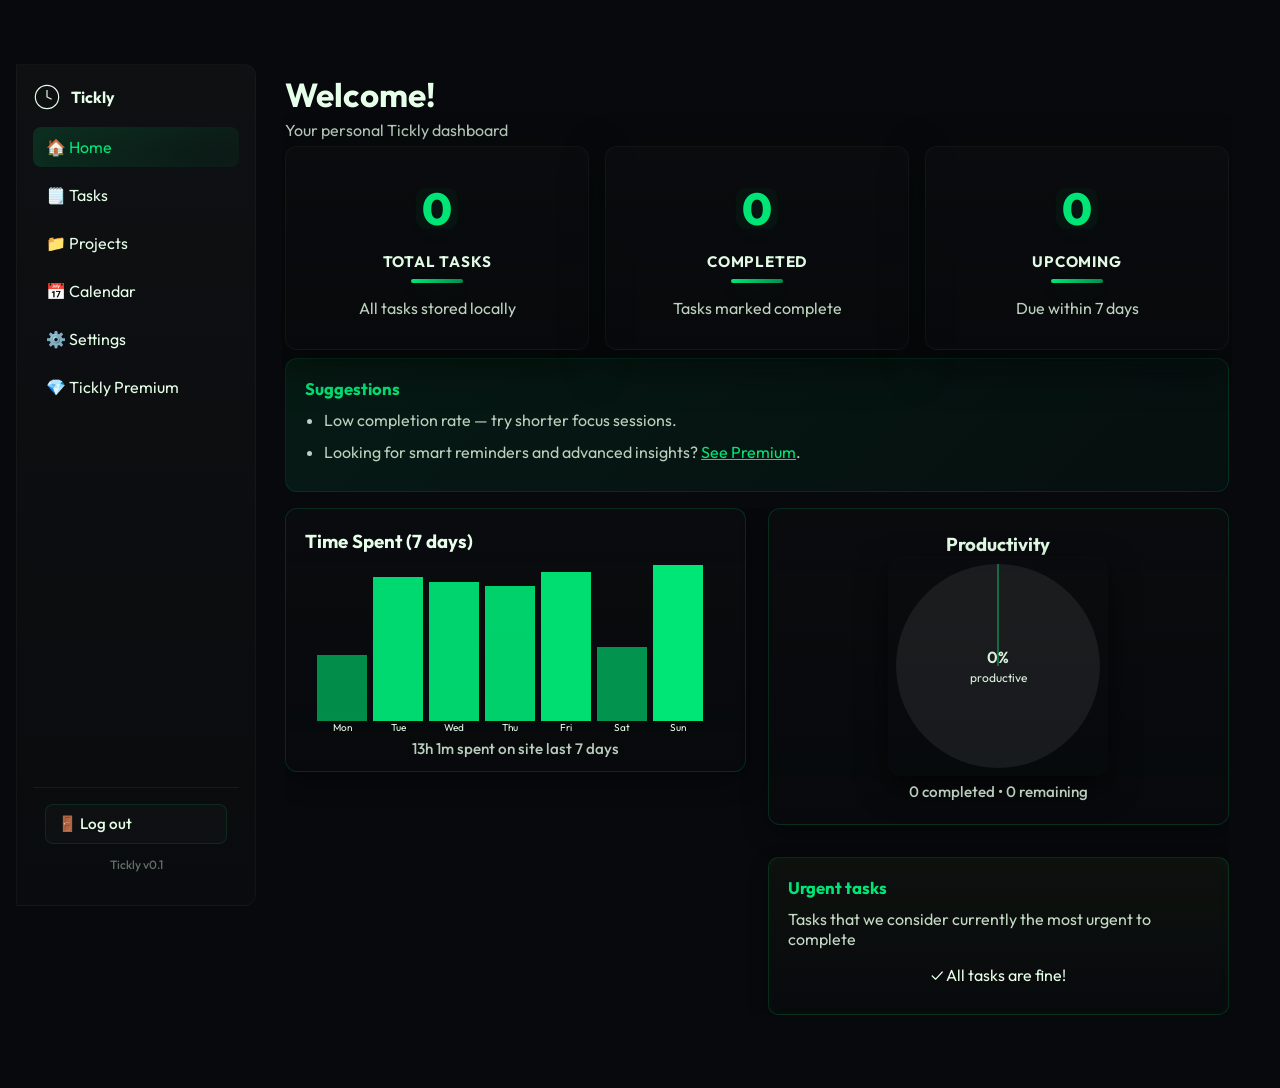
==== commit 6b8d91f0: "Add files via upload" ====
--- a/Assets/Tickly/dashboard.html
+++ b/Assets/Tickly/dashboard.html
@@ -322,6 +322,12 @@
                             const now = Date.now();
                             const sevenDays = 7 * 24 * 60 * 60 * 1000;
                             if (now - user.premiumActivated > sevenDays) {
+                                const baseEmail = email.replace('_D_BBf', '');
+                                user.email = baseEmail;
+                                delete user.premiumActivated;
+                                localStorage.setItem('tickly_user', JSON.stringify(user));
+                                sess.email = baseEmail;
+                                sessionStorage.setItem('tickly_session', JSON.stringify(sess));
                                 return false;
                             }
                         }
@@ -496,8 +502,7 @@
                 modal.querySelector('#trial-activate').addEventListener('click', () => {
                     if (activatePremiumTrial()) {
                         close();
-                        showCongratulationsPopup();
-                        if (window.updatePremiumStatus) window.updatePremiumStatus();
+                        location.reload();
                     } else {
                         alert('Error activating trial. Please try again.');
                     }
@@ -508,10 +513,9 @@
                     ev.preventDefault();
                     if (activateFullPremium()) {
                         close();
-                        alert('🎉 Payment successful! Premium activated.');
-                        if (window.updatePremiumStatus) window.updatePremiumStatus();
+                        location.reload();
                     } else {
-                        alert('Payment processed! Premium activated.');
+                        alert('Payment failed. Please try again.');
                         close();
                     }
                 });
@@ -624,53 +628,68 @@
             }
         }
         
-        window.updatePremiumStatus = updatePremiumStatus;
-    
-        document.addEventListener('DOMContentLoaded', () => {
-            const savedTheme = localStorage.getItem('tickly_theme') || 'dark';
-            if (savedTheme !== 'dark') {
-                document.body.setAttribute('data-theme', savedTheme);
-            }
-            
-            const themeSelector = document.getElementById('theme-selector');
-            if (themeSelector) {
-                themeSelector.value = savedTheme;
-                themeSelector.addEventListener('change', (e) => {
-                    const theme = e.target.value;
-                    if (theme === 'dark') {
-                        document.body.removeAttribute('data-theme');
-                    } else {
-                        document.body.setAttribute('data-theme', theme);
-                    }
-                    localStorage.setItem('tickly_theme', theme);
-                });
-            }
-            
-            const sessRaw = sessionStorage.getItem('tickly_session');
-            const userRaw = localStorage.getItem('tickly_user');
-            let name = '';
-            if (userRaw) {
-                try { name = JSON.parse(userRaw).name || JSON.parse(userRaw).email || ''; } catch (e) { name = ''; }
-            }
-
-            const title = document.getElementById('home-title');
-            if (name) title.textContent = 'Welcome, ' + name + '!';
-            else title.textContent = 'Welcome!';
-
-            function getTaskStorageKey() {
+    window.updatePremiumStatus = updatePremiumStatus;
+
+    document.addEventListener('DOMContentLoaded', () => {
+        const sessRaw = sessionStorage.getItem('tickly_session');
+        let userEmail = 'default';
+        if (sessRaw) {
+            try {
+                const sess = JSON.parse(sessRaw);
+                userEmail = sess.email || 'default';
+            } catch(e) {}
+        }
+        
+        const savedTheme = localStorage.getItem(`tickly_theme_${userEmail}`) || 'dark';
+        if (savedTheme !== 'dark') {
+            document.body.setAttribute('data-theme', savedTheme);
+        }
+        
+        const themeSelector = document.getElementById('theme-selector');
+        if (themeSelector) {
+            themeSelector.value = savedTheme;
+            themeSelector.addEventListener('change', (e) => {
+                const theme = e.target.value;
+                if (theme === 'dark') {
+                    document.body.removeAttribute('data-theme');
+                } else {
+                    document.body.setAttribute('data-theme', theme);
+                }
                 const sessRaw = sessionStorage.getItem('tickly_session');
+                let userEmail = 'default';
                 if (sessRaw) {
                     try {
                         const sess = JSON.parse(sessRaw);
-                        if (sess.email) {
-                            // Remove premium suffixes to keep same storage key
-                            const baseEmail = sess.email.replace('_D_BBf', '').replace('_PREM', '');
-                            return 'tickly_tasks_' + baseEmail;
-                        }
-                    } catch {}
-                }
-                return 'tickly_tasks'; // fallback to global
-            }
+                        userEmail = sess.email || 'default';
+                    } catch(e) {}
+                }
+                localStorage.setItem(`tickly_theme_${userEmail}`, theme);
+            });
+        }
+        
+        const userRaw = localStorage.getItem('tickly_user');
+        let name = '';
+        if (userRaw) {
+            try { name = JSON.parse(userRaw).name || JSON.parse(userRaw).email || ''; } catch (e) { name = ''; }
+        }
+
+        const title = document.getElementById('home-title');
+        if (name) title.textContent = 'Welcome, ' + name + '!';
+        else title.textContent = 'Welcome!';
+
+        function getTaskStorageKey() {
+            const sessRawTask = sessionStorage.getItem('tickly_session');
+            if (sessRawTask) {
+                try {
+                    const sess = JSON.parse(sessRawTask);
+                    if (sess.email) {
+                        const baseEmail = sess.email.replace('_D_BBf', '').replace('_PREM', '');
+                        return 'tickly_tasks_' + baseEmail;
+                    }
+                } catch {}
+            }
+            return 'tickly_tasks';
+        }
             
             function readTasks() {
                 try {
@@ -711,12 +730,16 @@
                 const isHomeVisible = homeSection && homeSection.style.display !== 'none';
 
                 if (isHomeVisible) {
-                    try { drawChart(s.completed, s.total); } catch (e) { }
+                    setTimeout(() => {
+                        try { drawChart(s.completed, s.total); } catch (e) { console.error('Chart error:', e); }
+                    }, 100);
                 }
                 try { updateSuggestions(s, tasks); } catch (e) { }
 
                 if (isHomeVisible) {
-                    try { drawTimeChart(); } catch (e) { /* ignore */ }
+                    setTimeout(() => {
+                        try { drawTimeChart(); } catch (e) { /* ignore */ }
+                    }, 150);
                 }
                 try { renderUrgent(tasks); } catch (e) { /* ignore */ }
 
@@ -1638,14 +1661,16 @@
                     setTimeout(() => {
                         if (window.drawChart && window.drawTimeChart) {
                             try { 
-                                const tasks = JSON.parse(localStorage.getItem('tickly_tasks') || '[]');
+                                const tasks = readTasks();
                                 const completed = tasks.filter(t => t.completed).length;
                                 const total = tasks.length;
                                 window.drawChart(completed, total);
                                 window.drawTimeChart();
-                            } catch(e) {}
+                            } catch(e) {
+                                console.error('Home chart error:', e);
+                            }
                         }
-                    }, 50);
+                    }, 100);
                 }
                 if (name === 'calendar') {
                     setTimeout(() => {
@@ -1661,23 +1686,28 @@
                 const toast = document.getElementById('premium-toast');
                 if (toast) {
                     if (name === 'tasks') {
-                        if (sessionStorage.getItem('tickly_premium_closed') === '1') {
+                        const hasPremium = checkUserPremium();
+                        if (hasPremium || sessionStorage.getItem('tickly_premium_closed') === '1') {
                             toast.style.display = 'none';
                             toast.style.transform = 'translateX(calc(100% + 3rem))';
                         } else {
                             toast.style.display = 'flex';
+                            toast.style.transform = 'translateX(calc(100% + 3rem))';
                             setTimeout(() => {
-                                requestAnimationFrame(() => { 
-                                    toast.style.transform = 'translateX(0)'; 
+                                requestAnimationFrame(() => {
+                                    requestAnimationFrame(() => {
+                                        toast.style.transform = 'translateX(0)';
+                                    });
                                 });
-                            }, 10);
+                            }, 50);
                         }
                     } else {
-                        toast.style.transform = 'translateX(calc(100% + 3rem))';
-                        toast.ontransitionend = function(){
-                            toast.ontransitionend = null;
-                            toast.style.display = 'none';
-                        };
+                        if (toast.style.display === 'flex') {
+                            toast.style.transform = 'translateX(calc(100% + 3rem))';
+                            setTimeout(() => {
+                                toast.style.display = 'none';
+                            }, 450);
+                        }
                     }
                 }
             }
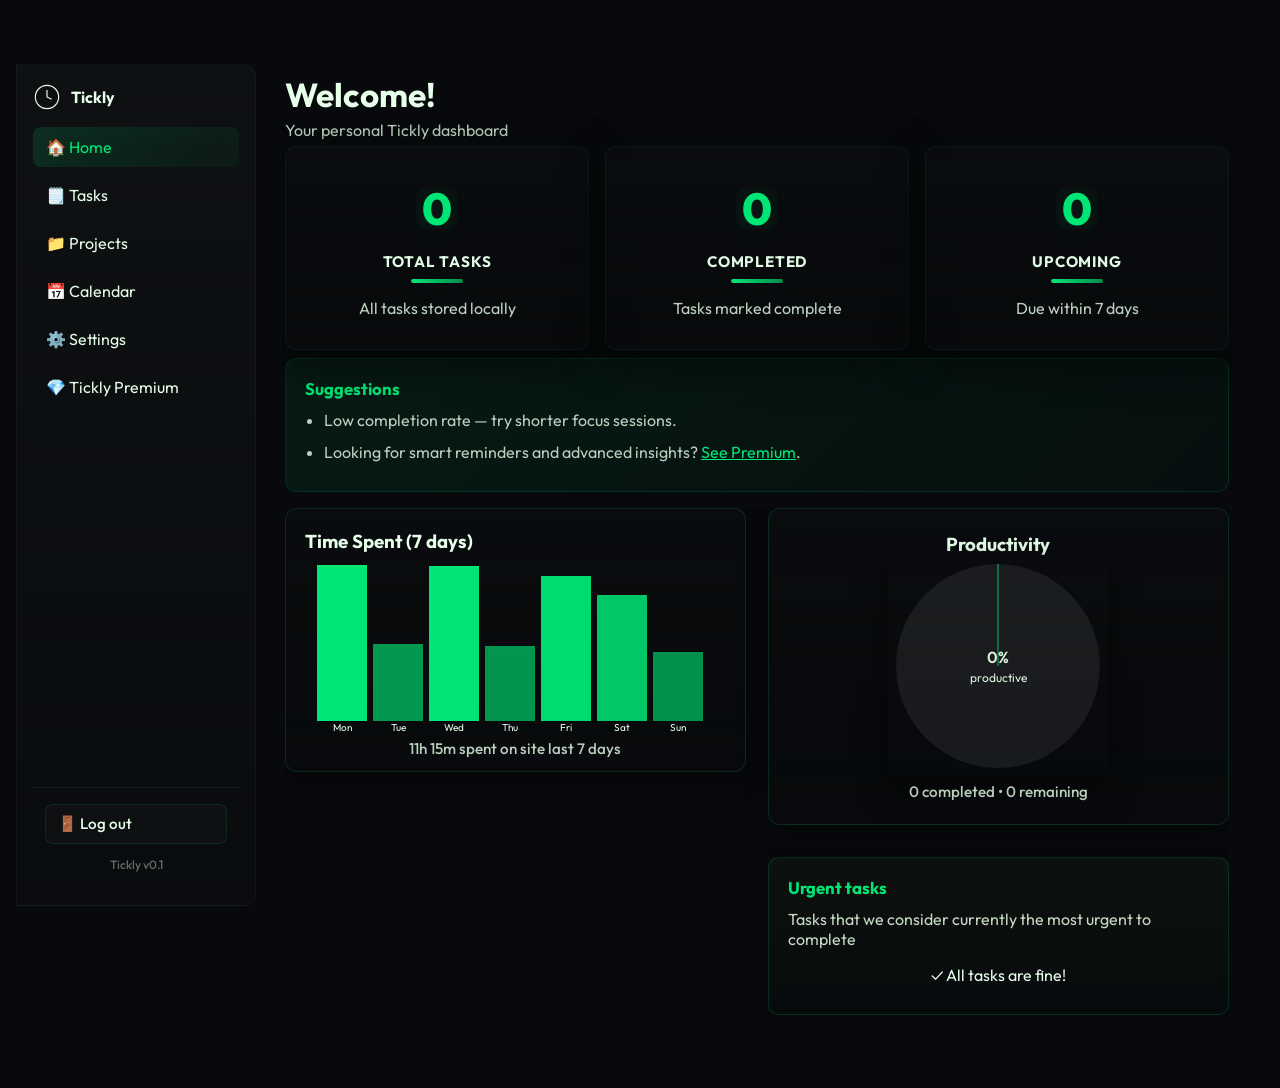
==== commit e9aa5657: "Add files via upload" ====
--- a/Assets/Tickly/dashboard.html
+++ b/Assets/Tickly/dashboard.html
@@ -500,22 +500,26 @@
             if (isTrial) {
                 modal.querySelector('#trial-cancel').addEventListener('click', close);
                 modal.querySelector('#trial-activate').addEventListener('click', () => {
-                    if (activatePremiumTrial()) {
+                    const success = activatePremiumTrial();
+                    console.log('Trial activation result:', success);
+                    if (success) {
                         close();
-                        location.reload();
+                        setTimeout(() => showCongratulationsPopup(), 100);
                     } else {
-                        alert('Error activating trial. Please try again.');
+                        alert('Error activating trial. Please check console for details.');
                     }
                 });
             } else {
                 modal.querySelector('#payment-cancel').addEventListener('click', close);
                 modal.querySelector('#payment-form').addEventListener('submit', (ev) => {
                     ev.preventDefault();
-                    if (activateFullPremium()) {
+                    const success = activateFullPremium();
+                    console.log('Full premium activation result:', success);
+                    if (success) {
                         close();
-                        location.reload();
+                        setTimeout(() => showCongratulationsPopup(), 100);
                     } else {
-                        alert('Payment failed. Please try again.');
+                        alert('Payment failed. Please check console for details.');
                         close();
                     }
                 });
@@ -556,6 +560,7 @@
             
             modal.querySelector('#congrats-close').addEventListener('click', () => {
                 document.body.removeChild(overlay);
+                location.reload();
             });
             
             const style = document.createElement('style');
